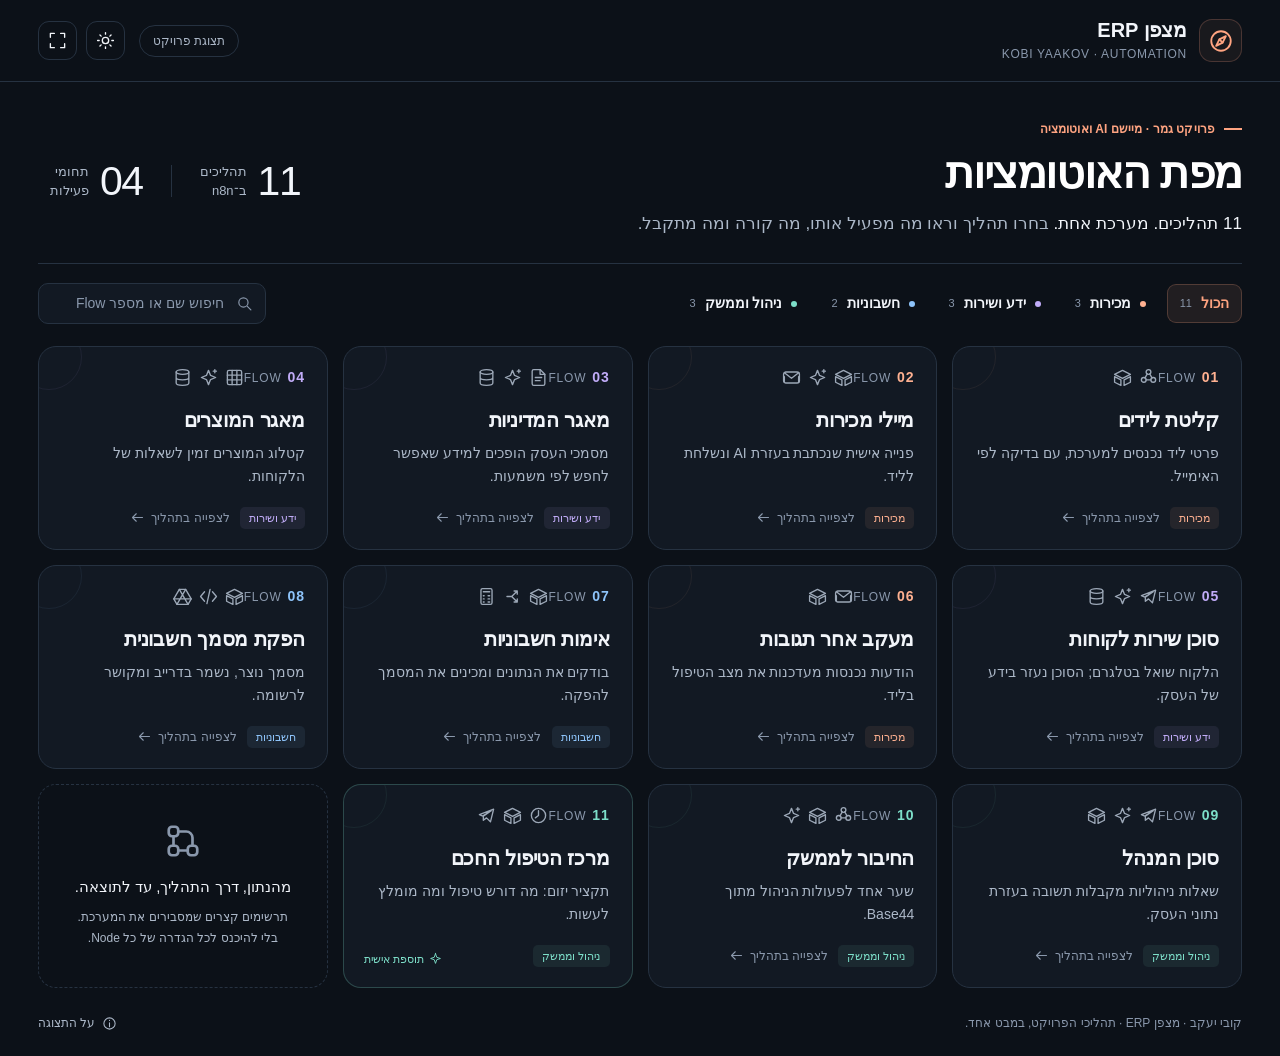
==== docs/workflows/Kobi_ERP_Workflows.html @ 050e3c73 "Add interactive n8n workflows showcase" ====
<!doctype html>
<html lang="he" dir="rtl">
<head>
<meta charset="utf-8">
<meta name="viewport" content="width=device-width,initial-scale=1">
<meta name="color-scheme" content="dark light">
<title>מצפן ERP | מפת האוטומציות</title>
<style>
:root{--bg:#0c1118;--surface:#121923;--surface2:#19222f;--surface3:#202c3a;--text:#f2f5fa;--muted:#acb8c8;--faint:#8a98ac;--line:#263241;--accent:#ffa481;--sales:#ffb191;--knowledge:#c1acf8;--documents:#8ec4fa;--management:#7ddfc9;--shadow:0 22px 90px #0007;--dot:#2b35454d;--hero:#fff;--radius:18px}
:root[data-theme="light"]{--bg:#f4f6fa;--surface:#fff;--surface2:#f0f3f8;--surface3:#e6ecf4;--text:#172333;--muted:#526074;--faint:#647287;--line:#dbe2ec;--accent:#ae4b24;--sales:#a84b22;--knowledge:#7045b5;--documents:#235f9f;--management:#167760;--shadow:0 22px 90px #253e5b26;--dot:#7686a426;--hero:#122235}
*{box-sizing:border-box}html{scroll-behavior:smooth}body{margin:0;font-family:Arial,"Noto Sans Hebrew",sans-serif;background:var(--bg);color:var(--text);line-height:1.5}button,input{font:inherit}button{cursor:pointer}button,a,input{-webkit-tap-highlight-color:transparent}button{color:inherit}button:focus-visible,a:focus-visible,input:focus-visible{outline:3px solid var(--accent);outline-offset:4px}button:disabled{cursor:default;opacity:.35}button:disabled:hover{transform:none}button svg{pointer-events:none}svg.icon{display:block;width:22px;height:22px;flex:none;fill:none;stroke:currentColor;stroke-width:1.7;stroke-linecap:round;stroke-linejoin:round}bdi{unicode-bidi:isolate}h1,h2,h3,p{margin:0}button{touch-action:manipulation}a{color:inherit}::selection{background:#fd9a713d}.shell{max-width:1480px;margin:0 auto;padding:0 38px}.skip{position:fixed;top:-90px;right:16px;z-index:30;background:var(--text);color:var(--bg);padding:10px 16px;border-radius:8px}.skip:focus{top:12px}.topbar{height:82px;border-bottom:1px solid var(--line)}.top-inner{height:100%;display:flex;align-items:center;justify-content:space-between;gap:16px}.brand{display:flex;gap:12px;align-items:center}.brand-icon{height:43px;width:43px;display:grid;place-items:center;border:1px solid #ffa48135;background:#ffa4810e;color:var(--accent);border-radius:13px}.brand-icon .icon{width:26px;height:26px}.brand-name{font-size:20px;font-weight:700;line-height:1.2}.brand-sub{font-size:12px;letter-spacing:.7px;color:var(--faint);margin-top:3px;direction:ltr;text-align:right}.top-actions{display:flex;gap:9px;align-items:center}.quiet-tag{font-size:12px;color:var(--muted);border:1px solid var(--line);border-radius:30px;padding:6px 13px;margin-left:5px}.icon-button{background:transparent;border:1px solid var(--line);display:grid;place-items:center;border-radius:11px;width:39px;height:39px;transition:background .16s}.icon-button:hover{background:var(--surface3)}.icon-button .icon{width:19px;height:19px}.hero{display:flex;align-items:center;justify-content:space-between;gap:25px;padding:38px 0 27px}.eyebrow{display:flex;gap:9px;align-items:center;font-size:12px;font-weight:bold;color:var(--accent);margin-bottom:10px;letter-spacing:.1px}.eyebrow:before{content:"";width:18px;height:2px;background:var(--accent)}h1{font-size:44px;letter-spacing:-1.4px;line-height:1.13;color:var(--hero)}.hero-desc{font-size:17px;color:var(--muted);margin-top:13px}.hero-desc strong{font-weight:400;color:var(--text)}.numbers{display:flex;align-items:center;gap:28px;flex-shrink:0;padding:6px 0 0 12px}.number{display:flex;align-items:center;gap:11px}.number strong{font-size:41px;line-height:1;letter-spacing:-1.5px;font-weight:400}.number span{font-size:13px;line-height:1.5;color:var(--muted)}.number-divider{height:32px;width:1px;background:var(--line)}.controls{display:flex;justify-content:space-between;align-items:center;gap:18px;border-top:1px solid var(--line);padding:19px 0 22px}.filters{display:flex;flex-wrap:wrap;gap:8px}.filter{border:1px solid transparent;background:transparent;border-radius:9px;padding:8px 12px;display:flex;align-items:center;gap:9px;font-size:14px;font-weight:600;white-space:nowrap;transition:background .15s}.filter:hover{background:var(--surface2)}.filter[aria-pressed="true"]{background:var(--surface3);border-color:var(--line);color:var(--text)}.filter[data-filter="all"][aria-pressed="true"]{background:#ffa48117;border-color:#ffa48138;color:var(--accent)}.filter-dot{width:6px;height:6px;border-radius:50%;background:var(--cat);flex-shrink:0}.filter-count{font-size:11px;font-weight:400;color:var(--faint)}.search{display:flex;align-items:center;gap:10px;border:1px solid var(--line);background:var(--surface);border-radius:10px;padding:8px 12px;min-width:220px}.search .icon{height:17px;width:17px;color:var(--faint)}.search input{width:175px;background:none;border:none;outline:none;color:var(--text);font-size:14px;direction:rtl;min-width:0}.search input::placeholder{color:var(--faint)}.search:focus-within{border-color:var(--accent)}.grid{display:grid;grid-template-columns:repeat(4,minmax(0,1fr));gap:15px}.flow-card{position:relative;display:flex;flex-direction:column;background:var(--surface);border:1px solid var(--line);border-radius:var(--radius);padding:20px 22px;text-align:right;min-height:204px;overflow:hidden;transition:transform .18s,border-color .18s,background .18s;isolation:isolate}.flow-card:hover{transform:translateY(-4px);border-color:var(--cat);background:var(--surface2)}.flow-card:after{content:"";position:absolute;height:64px;width:64px;border-radius:100%;border:1px solid var(--cat);opacity:.07;left:-23px;top:-23px;z-index:-1}.card-top{display:flex;justify-content:space-between;align-items:center;margin-bottom:17px}.flow-id{display:flex;align-items:center;gap:6px;direction:ltr;color:var(--faint);font-size:12px;letter-spacing:.8px}.flow-id b{font-size:14px;font-weight:700;color:var(--cat)}.service-stack{display:flex;align-items:center;gap:7px}.service-stack .icon{width:19px;height:19px;opacity:.9}.service-stack .service{display:grid;place-items:center;color:var(--muted)}.card-title{font-size:20px;font-weight:700;letter-spacing:-.2px;margin-bottom:7px}.card-desc{font-size:14px;line-height:1.65;color:var(--muted);max-width:280px}.card-bottom{display:flex;align-items:center;justify-content:space-between;margin-top:auto;padding-top:16px;gap:10px}.cat-label{font-size:11px;color:var(--cat);background:color-mix(in srgb,var(--cat) 8%,transparent);padding:3px 9px;border-radius:5px;white-space:nowrap}.open-label{display:flex;gap:6px;align-items:center;font-size:12px;color:var(--faint)}.open-label .icon{width:15px;height:15px}.flow-card:hover .open-label{color:var(--text)}.flow-card.featured{border-color:#7ddfc93d}.signature{position:absolute;left:20px;bottom:20px;font-size:11px;color:var(--management);display:flex;align-items:center;gap:5px}.signature .icon{width:13px;height:13px}.flow-card.featured .open-label{display:none}.closing-card{border:1px dashed var(--line);border-radius:var(--radius);display:flex;align-items:center;justify-content:center;flex-direction:column;padding:24px;min-height:204px;color:var(--muted);text-align:center}.closing-card>.icon{width:38px;height:38px;color:var(--faint);margin-bottom:16px}.closing-card strong{font-size:15px;font-weight:400;color:var(--text)}.closing-card p{font-size:12px;max-width:230px;margin-top:8px;line-height:1.8}.empty{grid-column:1/-1;text-align:center;padding:65px 15px;background:var(--surface);border:1px solid var(--line);border-radius:var(--radius)}.empty strong{font-size:22px}.empty p{color:var(--muted);margin:10px 0 18px}.empty button{background:var(--surface3);border:1px solid var(--line);border-radius:10px;padding:9px 20px}.page-foot{display:flex;align-items:center;justify-content:space-between;gap:20px;padding:26px 0 24px;color:var(--faint);font-size:12px}.page-foot button{display:flex;align-items:center;gap:7px;color:var(--muted);font-size:12px;border:0;background:transparent;padding:0}.page-foot .icon{width:15px;height:15px}.nojs{padding:30px;line-height:2;color:var(--text)}
/* Detail view */
dialog{color:var(--text);font:inherit}#flow-dialog{border:1px solid var(--line);border-radius:23px;padding:0;background:var(--bg);width:min(1220px,calc(100vw - 48px));max-height:calc(100dvh - 44px);margin:auto;box-shadow:var(--shadow);overflow-y:auto;overscroll-behavior:contain}dialog::backdrop{background:#03070cdc;backdrop-filter:blur(8px)}#flow-dialog[open]{animation:pop .2s ease-out}.detail-header{display:flex;justify-content:space-between;gap:20px;padding:27px 32px 20px;align-items:flex-start}.detail-tag{display:flex;align-items:center;gap:10px;color:var(--cat);font-size:13px;margin-bottom:10px}.detail-tag .flow-id{color:var(--cat)}.tag-separator{width:4px;height:4px;border-radius:10px;background:var(--faint)}.detail-title{font-size:31px;line-height:1.2;letter-spacing:-.6px;outline:none}.detail-desc{font-size:16px;color:var(--muted);margin-top:9px;max-width:760px}.detail-close{margin-top:0;flex-shrink:0}.detail-inner{padding:0 32px 26px}.meta-row{display:grid;grid-template-columns:1fr 1fr;gap:13px;margin-bottom:20px}.meta-card{display:flex;align-items:center;gap:13px;padding:13px 16px;background:var(--surface);border:1px solid var(--line);border-radius:12px}.meta-card>.icon{color:var(--cat);height:21px;width:21px;flex:none}.meta-card span{display:block;font-size:11px;color:var(--faint);margin-bottom:2px}.meta-card strong{font-size:14px;line-height:1.5;font-weight:600}.canvas-wrap{border:1px solid var(--line);border-radius:15px;overflow:hidden;background:var(--surface)}.canvas-bar{display:flex;align-items:center;justify-content:space-between;gap:15px;padding:11px 16px;border-bottom:1px solid var(--line);background:var(--surface)}.tabs{display:flex;gap:8px}.tab{display:flex;align-items:center;gap:7px;border:0;background:none;padding:7px 9px;color:var(--muted);border-radius:7px;font-size:12px}.tab[aria-selected="true"]{background:var(--surface3);color:var(--text)}.tab .icon{height:15px;width:15px}.canvas-tools{display:flex;align-items:center;gap:10px}.caption-direction{font-size:11px;color:var(--faint)}.play-btn{display:flex;gap:6px;align-items:center;background:none;border:1px solid var(--line);border-radius:8px;padding:7px 10px;font-size:12px;white-space:nowrap}.play-btn:hover{background:var(--surface3)}.play-btn .icon{height:14px;width:14px;color:var(--cat)}.diagram{position:relative;width:100%;height:var(--height);background-image:radial-gradient(var(--dot) 1px,transparent 1px);background-size:16px 16px;overflow:hidden}.edges{position:absolute;inset:0;width:100%;height:100%;pointer-events:none;overflow:visible}.edge{fill:none;stroke:var(--line);stroke-width:2.1}.edge.active{stroke:var(--cat);stroke-width:2.4}.edge.dotted{stroke-dasharray:5 5}.edge-label{fill:var(--muted);font:11px Arial;paint-order:stroke;stroke:var(--surface);stroke-width:5px;stroke-linejoin:round}.graph-node{position:absolute;width:var(--nodew);height:73px;border:1px solid var(--line);border-radius:11px;background:var(--bg);display:flex;align-items:center;gap:11px;padding:11px;text-align:right;transition:border-color .18s,background .18s,box-shadow .18s;z-index:1}.graph-node:hover{border-color:var(--faint);background:var(--surface2)}.graph-node.current{border-color:var(--cat);box-shadow:0 0 0 3px color-mix(in srgb,var(--cat) 8%,transparent);background:var(--surface2)}.graph-node.active{border-color:var(--cat);background:var(--surface2)}.node-icon{color:var(--cat);background:color-mix(in srgb,var(--cat) 8%,transparent);height:35px;width:35px;display:grid;place-items:center;flex:none;border-radius:9px}.node-icon .icon{height:22px;width:22px}.node-name{font-size:14px;font-weight:600;display:block;line-height:1.4}.node-sub{font-size:11px;color:var(--muted);display:block;line-height:1.4;margin-top:4px;unicode-bidi:plaintext}.node-copy{min-width:0}.node-port{width:6px;height:6px;background:var(--surface3);border:1px solid var(--faint);position:absolute;left:-4px;top:calc(50% - 3px);border-radius:50%}.node-port.in{right:-4px;left:auto}.diagram-hint{position:absolute;left:16px;bottom:10px;font-size:10px;color:var(--faint);pointer-events:none}.step-explain{display:flex;gap:13px;align-items:flex-start;padding:14px 18px;border-top:1px solid var(--line);min-height:70px}.step-counter{flex:none;color:var(--cat);font-size:11px;font-weight:bold;padding:4px 7px;border:1px solid var(--line);border-radius:6px;direction:ltr;margin-top:2px}.step-explain strong{font-size:13px;display:block;margin-bottom:2px}.step-explain p{font-size:13px;color:var(--muted);line-height:1.6}.shot-area{padding:16px;position:relative;background:#151515;text-align:center}.shot-area img{display:block;max-width:100%;width:auto;max-height:380px;margin:0 auto;border-radius:8px;cursor:zoom-in}.shot-caption{font-size:11px;color:#aeb6c0;margin-top:10px}.shot-zoom{position:absolute;top:24px;left:24px;background:#111925e6;color:#fff;border-color:#364457}.note-row{display:flex;gap:10px;margin-top:16px;align-items:flex-start;color:var(--muted);font-size:12px;line-height:1.7}.note-row .icon{width:16px;height:16px;flex-shrink:0;margin-top:2px;color:var(--cat)}.example{margin-top:15px;padding:13px 17px;background:var(--surface);border:1px solid var(--line);border-radius:11px;display:flex;gap:12px;align-items:center}.example span{font-size:11px;white-space:nowrap;color:var(--faint)}.example p{font-size:13px;unicode-bidi:plaintext}.detail-footer{display:flex;align-items:center;justify-content:space-between;gap:12px;border-top:1px solid var(--line);padding:14px 32px;background:var(--surface);border-radius:0 0 23px 23px}.nav-btn{display:flex;gap:8px;align-items:center;background:transparent;border:1px solid var(--line);padding:8px 12px;font-size:12px;border-radius:9px;max-width:40%}.nav-btn .icon{width:15px;height:15px}.nav-btn:hover{background:var(--surface3)}.nav-count{font-size:12px;color:var(--faint);white-space:nowrap}.mobile-steps{display:none}.mobile-node{background:var(--bg);border:1px solid var(--line);border-radius:10px;padding:13px;display:flex;align-items:flex-start;gap:13px;margin:10px 0}.mobile-node strong{font-size:14px}.mobile-node p{font-size:13px;color:var(--muted);margin-top:5px}.mobile-node span{color:var(--cat);font-size:12px}.mobile-node.active{border-color:var(--cat)}.mobile-edges{font-size:11px;color:var(--faint);margin-top:6px;display:flex;flex-wrap:wrap;gap:5px}.mobile-edges b{font-weight:400;color:var(--muted)}.small-dialog{background:var(--surface);border:1px solid var(--line);border-radius:18px;padding:28px;width:min(520px,calc(100vw - 40px));box-shadow:var(--shadow)}.small-dialog h2{font-size:24px;margin:0 0 15px}.small-dialog p{color:var(--muted);font-size:15px;margin:12px 0}.small-dialog button{border:1px solid var(--line);background:var(--surface3);border-radius:9px;padding:9px 18px;margin-top:15px}.small-dialog b{color:var(--text)}#shot-dialog{padding:15px;border-radius:15px;border:1px solid var(--line);background:#11171f;width:min(1660px,calc(100vw - 24px));max-height:calc(100dvh - 24px)}#shot-dialog .zoom-top{display:flex;justify-content:space-between;align-items:center;gap:20px;color:#cdd6e2;font-size:13px;padding:0 0 12px}#shot-dialog img{display:block;max-width:100%;max-height:calc(100dvh - 110px);margin:auto;object-fit:contain}.toast{position:fixed;bottom:20px;left:50%;transform:translateX(-50%);background:var(--text);color:var(--bg);padding:12px 20px;border-radius:12px;box-shadow:var(--shadow);z-index:100;font-size:13px;max-width:90vw}.sr-only{position:absolute;width:1px;height:1px;padding:0;margin:-1px;overflow:hidden;clip:rect(0,0,0,0);white-space:nowrap;border:0}[hidden]{display:none!important}
@keyframes pop{from{opacity:0;transform:translateY(10px)}to{opacity:1;transform:translateY(0)}}
@media(min-width:1600px){.hero{padding:46px 0 31px}.flow-card{min-height:218px}.card-title{font-size:22px}.card-desc{font-size:15px}.grid{gap:18px}.hero-desc{font-size:18px}}
@media(max-width:1199px){.grid{grid-template-columns:repeat(3,minmax(0,1fr))}.closing-card{display:none}.numbers{gap:18px}.shell{padding:0 25px}h1{font-size:40px}.filter{padding:8px 9px}.controls{gap:12px}.search{min-width:190px}.search input{width:150px}.node-name{font-size:12px}.node-icon{width:28px;height:28px}.node-icon .icon{width:19px;height:19px}.graph-node{gap:7px;padding:8px}}
@media(max-width:930px){.hero{padding:28px 0 23px}.numbers{display:none}.controls{flex-wrap:wrap}.search{width:100%;order:2}.search input{width:100%}.grid{grid-template-columns:repeat(2,minmax(0,1fr))}.flow-card{min-height:202px}.detail-header{padding:22px 22px 18px}.detail-inner{padding:0 22px 22px}.detail-footer{padding:13px 22px}.diagram{display:none}.mobile-steps{display:block;padding:5px 16px 12px;background-image:radial-gradient(var(--dot) 1px,transparent 1px);background-size:15px 15px}.step-explain{display:none}.caption-direction{display:none}.canvas-bar{padding:10px}.detail-title{font-size:28px}.detail-desc{font-size:15px}.example{align-items:flex-start}.example span{display:block}.meta-card{padding:10px 12px}.meta-card strong{font-size:13px}}
@media(max-width:580px){.topbar{height:70px}.shell{padding:0 18px}.brand-name{font-size:18px}.brand-sub{font-size:10px}.brand-icon{width:36px;height:36px;border-radius:10px}.quiet-tag{display:none}.top-actions{gap:6px}.icon-button{width:34px;height:34px}.hero{padding:29px 0 23px}h1{font-size:35px;letter-spacing:-.8px}.hero-desc{font-size:15px;margin-top:11px;max-width:300px}.eyebrow{font-size:11px}.filters{gap:6px}.filter{font-size:12px;padding:7px 9px}.filter-count{font-size:10px}.grid{grid-template-columns:1fr;gap:12px}.flow-card{min-height:182px;padding:18px 20px}.card-title{font-size:21px}.card-desc{font-size:15px;max-width:100%}.card-top{margin-bottom:13px}.card-bottom{padding-top:14px}.page-foot{align-items:flex-start;flex-direction:column;gap:12px;font-size:11px}.controls{padding:16px 0 19px}#flow-dialog{width:calc(100vw - 16px);max-height:calc(100dvh - 16px);border-radius:17px}.detail-header{padding:20px 16px 16px;gap:10px}.detail-title{font-size:26px}.detail-tag{font-size:12px;gap:7px}.detail-inner{padding:0 14px 20px}.meta-row{grid-template-columns:1fr;gap:8px;margin-bottom:15px}.detail-desc{line-height:1.65}.meta-card{padding:9px 12px}.meta-card span{font-size:10px}.meta-card strong{font-size:13px}.tab{font-size:11px;padding:6px}.tabs{gap:3px}.play-btn{font-size:10px;padding:7px 6px;gap:4px}.play-btn .icon{width:12px;height:12px}.note-row{font-size:12px}.detail-footer{padding:12px 14px}.nav-btn{font-size:11px;gap:4px;padding:7px 8px}.nav-label-name{display:none}.nav-count{font-size:11px}.example{display:block}.example span{margin-bottom:5px}.shot-area{padding:9px}.shot-caption{font-size:10px}.shot-area img{max-height:360px}.shot-zoom{top:14px;left:14px;width:29px;height:29px}}
@media(prefers-reduced-motion:reduce){*{animation:none!important;transition:none!important;scroll-behavior:auto!important}}
</style>
</head>
<body>
<a class="skip" href="#catalog">דילוג לתהליכים</a>
<header class="topbar"><div class="shell top-inner">
  <div class="brand"><div class="brand-icon" data-icon="compass"></div><div><div class="brand-name">מצפן ERP</div><div class="brand-sub">KOBI YAAKOV · AUTOMATION</div></div></div>
  <div class="top-actions"><span class="quiet-tag">תצוגת פרויקט</span><button class="icon-button" id="theme" aria-label="מעבר למצב בהיר" title="החלפת בהירות" data-icon="sun"></button><button class="icon-button" id="fullscreen" aria-label="מסך מלא" title="מסך מלא" data-icon="expand"></button></div>
</div></header>
<main class="shell">
  <section class="hero" aria-labelledby="page-title"><div><div class="eyebrow">פרויקט גמר · מיישם AI ואוטומציה</div><h1 id="page-title">מפת האוטומציות</h1><p class="hero-desc"><strong>11 תהליכים. מערכת אחת.</strong> בחרו תהליך וראו מה מפעיל אותו, מה קורה ומה מתקבל.</p></div><div class="numbers" aria-label="11 תהליכי n8n, ארבעה תחומי פעילות"><div class="number"><strong>11</strong><span>תהליכים<br>ב־n8n</span></div><div class="number-divider"></div><div class="number"><strong>04</strong><span>תחומי<br>פעילות</span></div></div></section>
  <div class="controls"><div class="filters" id="filters" role="group" aria-label="סינון לפי תחום"></div><label class="search"><span data-icon="search"></span><span class="sr-only">חיפוש תהליך</span><input id="search" type="search" placeholder="חיפוש שם או מספר Flow" autocomplete="off"></label></div>
  <div id="catalog" class="grid" tabindex="-1"></div>
  <div id="results-status" class="sr-only" role="status" aria-live="polite"></div>
  <noscript><div class="nojs">יש לפתוח את הקובץ בדפדפן עם JavaScript כדי להשתמש בכרטיסים ובתרשימים. גרסת הטקסט זמינה בקובץ README של התהליכים.</div></noscript>
  <footer class="page-foot"><span>קובי יעקב · מצפן ERP · תהליכי הפרויקט, במבט אחד.</span><button id="about" data-icon-before="info">על התצוגה</button></footer>
</main>
<dialog id="flow-dialog" aria-labelledby="detail-title" aria-describedby="detail-desc"></dialog>
<dialog id="about-dialog" class="small-dialog" aria-labelledby="about-title"><h2 id="about-title">על התצוגה</h2><p>עמוד להצגת 11 התהליכים של מצפן ERP. התרשימים מסכמים את הלוגיקה, ולחלקם צורפו צילומי קנבס מהפיתוח.</p><p><b>זו המחשה בלבד.</b> הכפתורים כאן אינם מפעילים את n8n, אינם שולחים הודעות ואינם משנים נתונים. ירוק בצילום מתעד הרצה מצולמת, לא מצב חי.</p><p>זה אינו קובץ JSON לייבוא. התהליכים פועלים בנפרד ומשתפים מידע דרך הטבלאות ומאגרי הידע; אין כאן שרשרת אוטומטית אחת של 11 שלבים.</p><button id="close-about">הבנתי</button></dialog>
<dialog id="shot-dialog" aria-labelledby="zoom-title"><div class="zoom-top"><span id="zoom-title">צילום מקורי מהתהליך</span><button class="icon-button" id="close-shot" aria-label="סגירת הצילום" data-icon="close"></button></div><img id="zoom-image" alt=""></dialog>
<div id="toast" class="toast" role="status" hidden></div>
<script id="project-data" type="application/json">{"flows":[{"num":1,"title":"קליטת לידים","en":"Leads Intake","group":"sales","desc":"פרטי ליד נכנסים למערכת, עם בדיקה לפי האימייל.","trigger":"בקשת Webhook עם פרטי ליד","result":"רשומת ליד חדשה בסטטוס New","note":"זהו מסלול קליטה ייעודי. טופס הליד בממשק הניהול משתמש ב־Flow 10.","services":["webhook","airtable"],"nodes":[{"id":"in","label":"פרטי ליד","sub":"Webhook","icon":"webhook","detail":"מתקבלים שם, אימייל ופרטי קשר דרך בקשה לתהליך.","c":0,"r":1},{"id":"find","label":"חיפוש אימייל","sub":"Airtable","icon":"airtable","detail":"מחפשים אם כבר קיימת רשומה עם אותו אימייל.","c":1,"r":1},{"id":"check","label":"קיים במערכת?","sub":"בדיקת כפילות","icon":"branch","detail":"הבדיקה קובעת אם ליצור ליד חדש או להימנע מיצירה חוזרת.","c":2,"r":1},{"id":"new","label":"יצירת ליד","sub":"Status: New","icon":"airtable","detail":"אם לא נמצאה התאמה, נוצרת רשומה חדשה בטבלת Leads.","c":3,"r":0},{"id":"exists","label":"אין יצירה חוזרת","sub":"ליד קיים","icon":"shield","detail":"כאשר האימייל נמצא, מסלול יצירת הליד החדש אינו מופעל.","c":3,"r":2}],"edges":[{"a":"in","b":"find","label":"","soft":false},{"a":"find","b":"check","label":"","soft":false},{"a":"check","b":"new","label":"חדש","soft":false},{"a":"check","b":"exists","label":"קיים","soft":false}],"cols":4,"rows":3,"example":null,"shot":null,"path":["in","find","check","new"]},{"num":2,"title":"מיילי מכירות","en":"Sales Cold Emails","group":"sales","desc":"פנייה אישית שנכתבת בעזרת AI ונשלחת לליד.","trigger":"תזמון: כל 3 שעות","result":"מייל נשלח והליד מסומן Contacted","note":"השליחה נעשית דרך Gmail. לצורך הדגמה משתמשים בנמעני בדיקה מאושרים בלבד.","services":["airtable","ai","gmail"],"nodes":[{"id":"time","label":"הפעלה מתוזמנת","sub":"כל 3 שעות","icon":"clock","detail":"התהליך מופעל לפי לוח הזמנים שהוגדר ב־n8n.","c":0,"r":0},{"id":"leads","label":"לידים חדשים","sub":"Status: New","icon":"airtable","detail":"נשלפים לידים שממתינים לפנייה מטבלת Leads.","c":1,"r":0},{"id":"ai","label":"ניסוח הפנייה","sub":"מודל שפה","icon":"ai","detail":"מודל השפה מנסח מייל מכירה בהתבסס על פרטי הליד.","c":2,"r":0},{"id":"mail","label":"שליחת מייל","sub":"Gmail","icon":"gmail","detail":"המייל שנוסח מועבר לנמען דרך חיבור Gmail.","c":3,"r":0},{"id":"mark","label":"עדכון סטטוס","sub":"Contacted","icon":"airtable","detail":"רשומת הליד מתעדכנת כדי לתעד שנעשתה פנייה.","c":4,"r":0}],"edges":[{"a":"time","b":"leads","label":"","soft":false},{"a":"leads","b":"ai","label":"","soft":false},{"a":"ai","b":"mail","label":"","soft":false},{"a":"mail","b":"mark","label":"","soft":false}],"cols":5,"rows":1,"example":"ליד חדש ← מייל מכירה ← Contacted","shot":true,"path":["time","leads","ai","mail","mark"]},{"num":3,"title":"מאגר המדיניות","en":"Policies Embedding","group":"knowledge","desc":"מסמכי העסק הופכים למידע שאפשר לחפש לפי משמעות.","trigger":"העלאת מסמכי מדיניות בטופס","result":"מאגר מדיניות לבוט שירות הלקוחות","note":"זהו תהליך הכנת ידע, לא מענה ללקוח. המענה עצמו מתבצע ב־Flow 5.","services":["document","ai","vector"],"nodes":[{"id":"file","label":"מסמכי העסק","sub":"העלאת קובץ","icon":"document","detail":"מסמכי מדיניות נמסרים לתהליך באמצעות טופס העלאה.","c":0,"r":0},{"id":"load","label":"קריאת הטקסט","sub":"Load Documents","icon":"document","detail":"טוען המסמכים קורא את תוכן הקבצים.","c":1,"r":0},{"id":"split","label":"חלוקה למקטעים","sub":"Split Text","icon":"scissors","detail":"בתהליך שהודגם הטקסט חולק למקטעים קטנים לחיפוש.","c":2,"r":0},{"id":"embed","label":"ייצוג לחיפוש","sub":"Embeddings","icon":"ai","detail":"הטקסט מומר לייצוג מספרי המאפשר חיפוש לפי משמעות.","c":3,"r":0},{"id":"store","label":"מאגר מדיניות","sub":"Vector Store","icon":"vector","detail":"המקטעים נשמרים במאגר שאליו יכול לגשת בוט השירות.","c":4,"r":0}],"edges":[{"a":"file","b":"load","label":"","soft":false},{"a":"load","b":"split","label":"","soft":false},{"a":"split","b":"embed","label":"","soft":false},{"a":"embed","b":"store","label":"","soft":false}],"cols":5,"rows":1,"example":"מדיניות החזרות ומשלוחים ← ידע זמין לסוכן השירות","shot":true,"path":["file","load","split","embed","store"]},{"num":4,"title":"מאגר המוצרים","en":"Products Embedding","group":"knowledge","desc":"קטלוג המוצרים זמין לשאלות של הלקוחות.","trigger":"העלאת קטלוג בקובץ CSV","result":"מאגר ידע של מוצרים לבוט השירות","note":"הטעינה למאגר הידע אינה ממלאת את Products ב־Airtable. אלו שני מאגרים נפרדים.","services":["csv","ai","vector"],"nodes":[{"id":"csv","label":"קטלוג מוצרים","sub":"CSV","icon":"csv","detail":"קובץ הקטלוג מועלה דרך טופס טעינת המוצרים.","c":0,"r":0},{"id":"load","label":"קריאת הקטלוג","sub":"CSV Loader","icon":"document","detail":"קוראים את רשומות המוצרים מתוך הקובץ.","c":1,"r":0},{"id":"split","label":"חלוקה למקטעים","sub":"Split Text","icon":"scissors","detail":"מידע המוצרים מחולק לקטעי טקסט.","c":2,"r":0},{"id":"embed","label":"ייצוג לחיפוש","sub":"Embeddings","icon":"ai","detail":"נוצר ייצוג סמנטי של תוכן הקטלוג.","c":3,"r":0},{"id":"store","label":"מאגר מוצרים","sub":"Vector Store","icon":"vector","detail":"המידע נשמר ככלי חיפוש עבור סוכן השירות.","c":4,"r":0}],"edges":[{"a":"csv","b":"load","label":"","soft":false},{"a":"load","b":"split","label":"","soft":false},{"a":"split","b":"embed","label":"","soft":false},{"a":"embed","b":"store","label":"","soft":false}],"cols":5,"rows":1,"example":"קטלוג אוזניות ורמקולים ← חיפוש מוצרים בשיחה","shot":null,"path":["csv","load","split","embed","store"]},{"num":5,"title":"סוכן שירות לקוחות","en":"Customer Service Agent","group":"knowledge","desc":"הלקוח שואל בטלגרם; הסוכן נעזר בידע של העסק.","trigger":"הודעה לבוט שירות הלקוחות","result":"תשובה ללקוח באותה שיחת Telegram","note":"שליפת הידע מתבצעת לפי הצורך. התהליך הזה משיב ללקוח ואינו מבצע רכישה.","services":["telegram","ai","vector"],"nodes":[{"id":"question","label":"שאלת לקוח","sub":"Telegram","icon":"telegram","detail":"הודעת הלקוח מפעילה את סוכן שירות הלקוחות.","c":0,"r":0},{"id":"agent","label":"הבנת השאלה","sub":"AI Agent","icon":"ai","detail":"הסוכן קובע איזה מידע נדרש כדי לענות.","c":1,"r":0},{"id":"rag","label":"חיפוש בידע","sub":"מדיניות / מוצרים","icon":"vector","detail":"לפי הצורך, הסוכן משתמש במאגר המדיניות או במאגר המוצרים.","c":2,"r":0},{"id":"answer","label":"ניסוח תשובה","sub":"מודל שפה","icon":"ai","detail":"הסוכן מנסח תשובה על בסיס ההנחיות והמידע שנשלף.","c":3,"r":0},{"id":"send","label":"מענה ללקוח","sub":"Telegram","icon":"telegram","detail":"התשובה חוזרת ללקוח דרך בוט השירות.","c":4,"r":0}],"edges":[{"a":"question","b":"agent","label":"","soft":false},{"a":"agent","b":"rag","label":"","soft":false},{"a":"rag","b":"answer","label":"","soft":false},{"a":"answer","b":"send","label":"","soft":false}],"cols":5,"rows":1,"example":"״מה מדיניות ההחזרות שלכם?״ ← תשובה המבוססת על מסמכי העסק","shot":true,"path":["question","agent","rag","answer","send"]},{"num":6,"title":"מעקב אחר תגובות","en":"Sales Reply Checker","group":"sales","desc":"הודעות נכנסות מעדכנות את מצב הטיפול בליד.","trigger":"תזמון: כל 30 דקות","result":"ליד מתאים מסומן Replied","note":"ההתאמה מבוססת על כתובת השולח ועל סטטוס Contacted. היא אינה ניתוח של תוכן התגובה.","services":["gmail","airtable"],"nodes":[{"id":"time","label":"בדיקה מתוזמנת","sub":"כל 30 דקות","icon":"clock","detail":"התהליך בודק הודעות נכנסות לפי לוח הזמנים.","c":0,"r":0},{"id":"gmail","label":"הודעות אחרונות","sub":"Gmail","icon":"gmail","detail":"נשלפות הודעות מתיבת הדואר.","c":1,"r":0},{"id":"match","label":"התאמת הליד","sub":"Email + Contacted","icon":"airtable","detail":"מחפשים ליד מתאים לכתובת השולח, בסטטוס Contacted.","c":2,"r":0},{"id":"mark","label":"עדכון הסטטוס","sub":"Replied","icon":"airtable","detail":"כאשר נמצאת התאמה, הליד מסומן כמי שהשיב.","c":3,"r":0}],"edges":[{"a":"time","b":"gmail","label":"","soft":false},{"a":"gmail","b":"match","label":"","soft":false},{"a":"match","b":"mark","label":"","soft":false}],"cols":4,"rows":1,"example":"הודעה מליד שאליו פנו ← Replied","shot":true,"path":["time","gmail","match","mark"]},{"num":7,"title":"אימות חשבוניות","en":"Invoice Validation","group":"documents","desc":"בודקים את הנתונים ומכינים את המסמך להפקה.","trigger":"בדיקה מתוזמנת של חשבונית חדשה","result":"Ready לחשבונית תקינה; Invalid לאחרת","note":"חישוב הדמו והמספור נעשים ב־n8n. בשלב הזה עדיין לא מופק קובץ.","services":["airtable","branch","calculator"],"nodes":[{"id":"pending","label":"חשבונית חדשה","sub":"Status: New","icon":"airtable","detail":"התהליך מחפש רשומת חשבונית שממתינה לבדיקה.","c":0,"r":1},{"id":"valid","label":"בדיקת נתונים","sub":"לקוח + סכום","icon":"branch","detail":"נבדקים מזהה הלקוח וסכום חיובי.","c":1,"r":1},{"id":"calculate","label":"חישוב ומספור","sub":"מע״מ + סך הכול","icon":"calculator","detail":"במסלול התקין נקבע מספר המסמך ומחושבים הסכומים.","c":2,"r":0},{"id":"ready","label":"מוכנה להפקה","sub":"Status: Ready","icon":"airtable","detail":"הערכים נשמרים והרשומה מוכנה לתהליך ההפקה.","c":3,"r":0},{"id":"invalid","label":"נדרשת בדיקה","sub":"Status: Invalid","icon":"alert","detail":"נתונים שלא עברו אימות מופנים לטיפול.","c":2,"r":2}],"edges":[{"a":"pending","b":"valid","label":"","soft":false},{"a":"valid","b":"calculate","label":"תקין","soft":false},{"a":"calculate","b":"ready","label":"","soft":false},{"a":"valid","b":"invalid","label":"לא תקין","soft":false}],"cols":4,"rows":3,"example":"בדיקת הדמו שהוצגה: 1,000 + 180 = 1,180 ₪","shot":null,"path":["pending","valid","calculate","ready"]},{"num":8,"title":"הפקת מסמך חשבונית","en":"Invoice Maker + Drive","group":"documents","desc":"מסמך נוצר, נשמר בדרייב ומקושר לרשומה.","trigger":"בדיקה מתוזמנת של חשבונית Ready","result":"מסמך ב־Drive, קישור וסטטוס Issued","note":"הפלט הנוכחי הוא HTML, לא PDF. הסטטוס Issued מציין הפקה, לא קבלת תשלום.","services":["airtable","html","drive"],"nodes":[{"id":"ready","label":"חשבונית מוכנה","sub":"Status: Ready","icon":"airtable","detail":"נבחרת חשבונית שעברה את שלב האימות.","c":0,"r":0},{"id":"html","label":"בניית המסמך","sub":"תבנית HTML","icon":"html","detail":"הסכומים ופרטי החשבונית משולבים בתבנית בעברית.","c":1,"r":0},{"id":"file","label":"יצירת הקובץ","sub":"HTML File","icon":"document","detail":"התוכן הופך לקובץ שאפשר להעלות.","c":2,"r":0},{"id":"drive","label":"שמירה בדרייב","sub":"Google Drive","icon":"drive","detail":"קובץ החשבונית מועלה לדרייב.","c":3,"r":0},{"id":"link","label":"שמירת הקישור","sub":"Issued + PdfUrl","icon":"airtable","detail":"הקישור נשמר ברשומה לצפייה מתוך האפליקציה.","c":4,"r":0}],"edges":[{"a":"ready","b":"html","label":"","soft":false},{"a":"html","b":"file","label":"","soft":false},{"a":"file","b":"drive","label":"","soft":false},{"a":"drive","b":"link","label":"","soft":false}],"cols":5,"rows":1,"example":"INV-0001 ← מסמך HTML בדרייב ← קישור בממשק","shot":true,"path":["ready","html","file","drive","link"]},{"num":9,"title":"סוכן המנהל","en":"Manager Agent","group":"management","desc":"שאלות ניהוליות מקבלות תשובה בעזרת נתוני העסק.","trigger":"הודעה לבוט המנהל ממשתמש מורשה","result":"תשובה ניהולית ב־Telegram","note":"הסוכן קורא לידים, חשבוניות, מוצרים ומשימות. אין לו כלי לשינוי הרשומות.","services":["telegram","ai","airtable"],"nodes":[{"id":"telegram","label":"שאלת המנהל","sub":"Telegram","icon":"telegram","detail":"בוט המנהל מקבל את השאלה.","c":0,"r":0},{"id":"owner","label":"בדיקת בעלים","sub":"Owner Check","icon":"shield","detail":"ההודעה נבדקת מול מזהה הצ׳אט שהוגדר עבור המנהל.","c":1,"r":0},{"id":"agent","label":"בחירת כלי","sub":"AI Agent","icon":"ai","detail":"הסוכן בוחר את טבלת הנתונים הרלוונטית לשאלה.","c":2,"r":0},{"id":"data","label":"קריאת מידע","sub":"4 טבלאות","icon":"airtable","detail":"אפשר לחפש בטבלאות Leads, Invoice, Tasks ו־Products.","c":3,"r":0},{"id":"reply","label":"תשובה למנהל","sub":"Telegram","icon":"telegram","detail":"נשלחת תשובה על בסיס הנתונים שנקראו.","c":4,"r":0},{"id":"denied","label":"חסימת הגישה","sub":"Access Denied","icon":"shield","detail":"בקשה ממזהה צ׳אט שאינו מורשה אינה ממשיכה לסוכן.","c":2,"r":2}],"edges":[{"a":"telegram","b":"owner","label":"","soft":false},{"a":"owner","b":"agent","label":"מורשה","soft":false},{"a":"agent","b":"data","label":"","soft":false},{"a":"data","b":"reply","label":"","soft":false},{"a":"owner","b":"denied","label":"אחר","soft":false}],"cols":5,"rows":3,"example":"״כמה לידים חזרו אליי?״ ← חיפוש בטבלת Leads ← תשובה","shot":true,"path":["telegram","owner","agent","data","reply"]},{"num":10,"title":"החיבור לממשק","en":"App API","group":"management","desc":"שער אחד לפעולות הניהול מתוך Base44.","trigger":"בקשה מפונקציית השרת erpGateway","result":"נתונים או תשובה חוזרים לממשק","note":"הצ׳אט כאן מיועד להסברים ולניסוח. הוא נפרד מבוט המנהל ואינו קורא נתונים חיים.","services":["webhook","airtable","ai"],"nodes":[{"id":"webhook","label":"בקשה מהממשק","sub":"App Webhook","icon":"webhook","detail":"פונקציית השרת שולחת בקשה עם הפעולה המבוקשת.","c":0,"r":1.5},{"id":"secret","label":"בדיקת גישה","sub":"סוד משותף","icon":"shield","detail":"סוד הבקשה נבדק. בקשה שאינה תואמת נדחית.","c":1,"r":1.5},{"id":"read","label":"קריאה","sub":"read","icon":"airtable","detail":"קריאת רשומות מטבלת Airtable שנבחרה בבקשה.","c":2,"r":0},{"id":"create","label":"יצירה","sub":"create","icon":"plus","detail":"יצירת רשומה עם השדות שנשלחו מהממשק.","c":2,"r":1},{"id":"update","label":"עדכון","sub":"update","icon":"edit","detail":"עדכון רשומה קיימת לפי המזהה שלה.","c":2,"r":2},{"id":"chat","label":"שיחה עם העוזר","sub":"chat","icon":"ai","detail":"שליחת שאלה לעוזר ההסברים והניסוח.","c":2,"r":3},{"id":"return","label":"תשובה לממשק","sub":"Return to App","icon":"return","detail":"התוצאה נמסרת בחזרה ל־Base44 להצגה למשתמש.","c":3,"r":1.5}],"edges":[{"a":"webhook","b":"secret","label":"","soft":false},{"a":"secret","b":"read","label":"","soft":false},{"a":"secret","b":"create","label":"","soft":false},{"a":"secret","b":"update","label":"","soft":false},{"a":"secret","b":"chat","label":"","soft":false},{"a":"read","b":"return","label":"","soft":false},{"a":"create","b":"return","label":"","soft":false},{"a":"update","b":"return","label":"","soft":false},{"a":"chat","b":"return","label":"","soft":false}],"cols":4,"rows":4,"example":"שמירת משימה ב־Base44 ← יצירה ב־Airtable ← הצגה בממשק","shot":true,"path":["webhook","secret","create","return"]},{"num":11,"title":"מרכז הטיפול החכם","en":"Smart Treatment Center","group":"management","desc":"תקציר יזום: מה דורש טיפול ומה מומלץ לעשות.","trigger":"תזמון: כל שעה","result":"תקציר אחד נשלח לבוט המנהל","note":"מבוסס כללים, ללא מודל AI. ממליץ בלבד: אינו שולח מיילי המשך ואינו משנה רשומות.","services":["clock","airtable","telegram"],"nodes":[{"id":"time","label":"סריקה מתוזמנת","sub":"כל שעה","icon":"clock","detail":"מתבצעות ארבע בדיקות נפרדות, לפי סוג הפריט.","c":0,"r":1.5},{"id":"leads","label":"לידים שהשיבו","sub":"Replied","icon":"airtable","detail":"מחפשים לידים שהשיבו, כדי להזכיר למנהל לחזור אליהם.","c":1,"r":0},{"id":"invalid","label":"חשבוניות לבדיקה","sub":"Invalid","icon":"airtable","detail":"מחפשים חשבוניות שלא עברו אימות.","c":1,"r":1},{"id":"ready","label":"ממתינות למסמך","sub":"Ready ללא קישור","icon":"airtable","detail":"מחפשים חשבוניות מוכנות שעדיין אין להן קישור למסמך.","c":1,"r":2},{"id":"tasks","label":"משימות פתוחות","sub":"Open","icon":"airtable","detail":"מחפשים משימות שממתינות לטיפול.","c":1,"r":3},{"id":"merge","label":"איחוד הממצאים","sub":"Merge + Aggregate","icon":"merge","detail":"כל הפריטים שנמצאו נאספים לרשימה אחת.","c":2,"r":1.5},{"id":"digest","label":"סיבה והמלצה","sub":"תקציר למנהל","icon":"document","detail":"לכל פריט ניתנים הקשר והצעת פעולה לפי כלל מוגדר.","c":3,"r":1.5},{"id":"send","label":"תקציר למנהל","sub":"Telegram","icon":"telegram","detail":"המנהל מקבל הודעה אחת ומחליט במה לטפל.","c":4,"r":1.5}],"edges":[{"a":"time","b":"leads","label":"","soft":false},{"a":"time","b":"invalid","label":"","soft":false},{"a":"time","b":"ready","label":"","soft":false},{"a":"time","b":"tasks","label":"","soft":false},{"a":"leads","b":"merge","label":"","soft":false},{"a":"invalid","b":"merge","label":"","soft":false},{"a":"ready","b":"merge","label":"","soft":false},{"a":"tasks","b":"merge","label":"","soft":false},{"a":"merge","b":"digest","label":"","soft":false},{"a":"digest","b":"send","label":"","soft":false}],"cols":5,"rows":4,"example":"ליד שהשיב + משימה פתוחה ← תקציר משותף למנהל","shot":true,"path":["time","leads","tasks","merge","digest","send"]}],"shots":{"2":"[data-uri]","3":"[data-uri]","5":"[data-uri]","6":"[data-uri]","8":"[data-uri]","9":"[data-uri]","10":"[data-uri]","11":"[data-uri]"}}</script>
<script>
'use strict';
const DATA=JSON.parse(document.getElementById('project-data').textContent);
const FLOWS=DATA.flows;
const SHOTS=DATA.shots;
const GROUPS={all:{label:'הכול'},sales:{label:'מכירות',color:'var(--sales)'},knowledge:{label:'ידע ושירות',color:'var(--knowledge)'},documents:{label:'חשבוניות',color:'var(--documents)'},management:{label:'ניהול וממשק',color:'var(--management)'}};
const ICONS={
compass:'<circle cx="12" cy="12" r="9"/><path d="m16.5 7.5-3 6-6 3 3-6 6-3Z"/><path d="m10.5 10.5 3 3"/>',
sun:'<circle cx="12" cy="12" r="4"/><path d="M12 2v2m0 16v2M2 12h2m16 0h2M5 5l1.5 1.5m11 11L19 19M5 19l1.5-1.5m11-11L19 5"/>',
moon:'<path d="M20.5 13.6A9 9 0 0 1 10.4 3.5 9 9 0 1 0 20.5 13.6Z"/>',
expand:'<path d="M8 3H3v5m13-5h5v5M3 16v5h5m13-5v5h-5"/>',
search:'<circle cx="10.5" cy="10.5" r="6.5"/><path d="m16 16 5 5"/>',
close:'<path d="m6 6 12 12M6 18 18 6"/>',
left:'<path d="M20 12H4m6-6-6 6 6 6"/>',
right:'<path d="M4 12h16m-6-6 6 6-6 6"/>',
play:'<path d="m8 4 12 8-12 8V4Z"/>',
pause:'<path d="M8 5v14M16 5v14"/>',
info:'<circle cx="12" cy="12" r="9"/><path d="M12 11v6m0-10v.1"/>',
image:'<rect x="3" y="3" width="18" height="18" rx="3"/><circle cx="8.5" cy="8" r="1.5"/><path d="m3 17 5-5 4 4 4-6 5 7"/>',
flow:'<rect x="15" y="8" width="6" height="8" rx="2"/><rect x="3" y="2" width="6" height="6" rx="2"/><rect x="3" y="16" width="6" height="6" rx="2"/><path d="M15 12h-3V5H9m3 7v7H9"/>',
webhook:'<circle cx="6" cy="15" r="3"/><circle cx="18" cy="15" r="3"/><circle cx="12" cy="5" r="3"/><path d="m7.5 12.5 3-5m3 0 3 5M9 15h6"/>',
airtable:'<path d="m12 3 10 5-10 5L2 8l10-5Z"/><path d="m2 11 8 4v7l-8-4v-7Zm20 0-8 4v7l8-4v-7Z"/>',
ai:'<path d="m12 3 2.6 6.4L21 12l-6.4 2.6L12 21l-2.6-6.4L3 12l6.4-2.6L12 3ZM20 2v4m-2-2h4"/>',
gmail:'<rect x="2" y="5" width="20" height="14" rx="3"/><path d="m3 6 9 7 9-7M3 18v-7m18 7v-7"/>',
telegram:'<path d="m3 11 18-7-4 16-5-5-4 3v-6l10-6-10 7-5-2Z"/>',
drive:'<path d="m8 3 8 0 7 12-4 7H5l-4-7L8 3Z"/><path d="m8 3 11 19M1 15h22M5 22 16 3"/>',
clock:'<circle cx="12" cy="12" r="9"/><path d="M12 6v6l-4 3"/>',
document:'<path d="M14 2H6a2 2 0 0 0-2 2v16a2 2 0 0 0 2 2h12a2 2 0 0 0 2-2V8l-6-6Z"/><path d="M14 2v6h6M8 12h8m-8 4h6"/>',
csv:'<rect x="3" y="3" width="18" height="18" rx="2"/><path d="M3 9h18M3 15h18M9 3v18m6-18v18"/>',
vector:'<ellipse cx="12" cy="5" rx="8" ry="3"/><path d="M4 5v14c0 1.7 3.6 3 8 3s8-1.3 8-3V5M4 12c0 1.7 3.6 3 8 3s8-1.3 8-3"/>',
scissors:'<circle cx="6" cy="6" r="3"/><circle cx="6" cy="18" r="3"/><path d="m8.2 8.2 12 12M8.2 15.8 20 4M11 12l2-2"/>',
branch:'<path d="M5 12h6m0 0 7-7m-7 7 7 7m-4-14h4v4m-4 10h4v-4"/>',
calculator:'<rect x="5" y="2" width="14" height="20" rx="2"/><path d="M8 6h8M8 11h1m5 0h2m-8 4h1m5 0h2m-8 4h1m5 0h2"/>',
shield:'<path d="m12 2 8 3v6c0 5-4 8-8 11-4-3-8-6-8-11V5l8-3Z"/><path d="m8 12 3 3 5-6"/>',
alert:'<path d="m12 3 10 18H2L12 3Z"/><path d="M12 9v5m0 3v.1"/>',
html:'<path d="m7 6-5 6 5 6m10-12 5 6-5 6M14 3l-4 18"/>',
plus:'<rect x="3" y="3" width="18" height="18" rx="3"/><path d="M12 7v10m-5-5h10"/>',
edit:'<path d="m15 4 5 5M4 20l5-1L21 7a2.8 2.8 0 0 0-4-4L5 15l-1 5Z"/>',
return:'<path d="M20 4v7a4 4 0 0 1-4 4H4m5-5-5 5 5 5"/>',
merge:'<path d="M3 5h4l6 7m-10 7h4l6-7m0 0h8m-4-4 4 4-4 4"/>',
spark:'<path d="m12 3 2.3 6.7L21 12l-6.7 2.3L12 21l-2.3-6.7L3 12l6.7-2.3L12 3Z"/>',
network:'<rect x="3" y="3" width="6" height="6" rx="2"/><rect x="15" y="15" width="6" height="6" rx="2"/><rect x="3" y="15" width="6" height="6" rx="2"/><path d="M6 9v6m3-9h5a4 4 0 0 1 4 4v5M9 18h6"/>'
};
const SERVICE_NAMES={webhook:'Webhook',airtable:'Airtable',ai:'מודל AI',gmail:'Gmail',telegram:'Telegram',drive:'Google Drive',document:'מסמכים',csv:'CSV',vector:'מאגר וקטורי',clock:'תזמון',branch:'בדיקת תנאי',calculator:'חישובים',html:'HTML'};
const esc=x=>String(x??'').replace(/[&<>"']/g,m=>({'&':'&amp;','<':'&lt;','>':'&gt;','"':'&quot;',"'":'&#39;'}[m]));
const icon=(name,cls='')=>`<svg class="icon ${cls}" viewBox="0 0 24 24" aria-hidden="true">${ICONS[name]||ICONS.flow}</svg>`;
function mountIcons(root=document){root.querySelectorAll('[data-icon]').forEach(e=>e.innerHTML=icon(e.dataset.icon));root.querySelectorAll('[data-icon-before]').forEach(e=>e.insertAdjacentHTML('afterbegin',icon(e.dataset.iconBefore)));}
let activeFilter='all',activeFlow=null,selectedStep=null,playing=false,timer=null,activeTab='diagram',lastFocus=null,resizeJob=null;
const D=document.getElementById('flow-dialog');
function renderFilters(){document.getElementById('filters').innerHTML=Object.entries(GROUPS).map(([key,g])=>`<button class="filter" type="button" data-filter="${key}" aria-pressed="${key===activeFilter}" style="--cat:${g.color||'var(--accent)'}">${key==='all'?'':`<span class="filter-dot"></span>`}${g.label}<span class="filter-count">${key==='all'?11:FLOWS.filter(f=>f.group===key).length}</span></button>`).join('');}
function renderCards(){const query=document.getElementById('search').value.trim().toLowerCase();const list=FLOWS.filter(f=>(activeFilter==='all'||f.group===activeFilter)&&(!query||[String(f.num),String(f.num).padStart(2,'0'),f.title,f.en,f.desc,GROUPS[f.group].label].some(s=>s.toLowerCase().includes(query))));const cat=document.getElementById('catalog');cat.innerHTML=list.map(f=>`<button class="flow-card ${f.num===11?'featured':''}" style="--cat:${GROUPS[f.group].color}" data-flow="${f.num}" aria-label="תהליך ${f.num}: ${esc(f.title)}. פתיחת התרשים"><span class="card-top"><span class="flow-id">FLOW <b>${String(f.num).padStart(2,'0')}</b></span><span class="service-stack" aria-hidden="true">${f.services.map(s=>`<span class="service" title="${esc(SERVICE_NAMES[s]||s)}">${icon(s)}</span>`).join('')}</span></span><h2 class="card-title">${esc(f.title)}</h2><p class="card-desc">${esc(f.desc)}</p><span class="card-bottom"><span class="cat-label">${GROUPS[f.group].label}</span><span class="open-label">לצפייה בתהליך ${icon('left')}</span></span>${f.num===11?`<span class="signature">${icon('spark')} תוספת אישית</span>`:''}</button>`).join('');if(!list.length){cat.innerHTML=`<div class="empty"><strong>לא נמצא תהליך מתאים</strong><p>נסו שם אחר או חזרו לרשימה המלאה.</p><button id="clear-search">הצגת כל התהליכים</button></div>`;}else if(list.length===11){cat.insertAdjacentHTML('beforeend',`<div class="closing-card">${icon('network')}<strong>מהנתון, דרך התהליך, עד לתוצאה.</strong><p>תרשימים קצרים שמסבירים את המערכת.<br>בלי להיכנס לכל הגדרה של כל Node.</p></div>`);}document.getElementById('results-status').textContent=`מוצגים ${list.length} תהליכים`;}
function buildModal(f){let g=GROUPS[f.group];D.style.setProperty('--cat',g.color);const prev=FLOWS.find(x=>x.num===f.num-1),next=FLOWS.find(x=>x.num===f.num+1);D.innerHTML=`<header class="detail-header"><div><div class="detail-tag"><span class="flow-id">FLOW <b>${String(f.num).padStart(2,'0')}</b></span><span class="tag-separator"></span><span>${g.label}</span>${f.num===11?`<span class="tag-separator"></span><span>התוספת האישית</span>`:''}</div><h2 class="detail-title" id="detail-title" tabindex="-1">${esc(f.title)}</h2><p class="detail-desc" id="detail-desc">${esc(f.desc)}</p></div><button class="icon-button detail-close" data-close aria-label="חזרה לרשימת התהליכים">${icon('close')}</button></header>
<div class="detail-inner"><div class="meta-row"><div class="meta-card">${icon('clock')}<div><span>מה מפעיל את התהליך?</span><strong>${esc(f.trigger)}</strong></div></div><div class="meta-card">${icon('return')}<div><span>מה מתקבל בסוף?</span><strong>${esc(f.result)}</strong></div></div></div>
<section class="canvas-wrap" aria-label="הסבר תהליך ${f.num}"><div class="canvas-bar"><div class="tabs" role="tablist" aria-label="סוג תצוגה"><button class="tab" role="tab" id="tab-diagram" aria-controls="panel-diagram" aria-selected="true" data-tab="diagram">${icon('flow')} התרשים בקצרה</button>${f.shot?`<button class="tab" role="tab" id="tab-photo" aria-controls="panel-photo" aria-selected="false" tabindex="-1" data-tab="photo">${icon('image')} צילום מ־n8n</button>`:''}</div><div class="canvas-tools"><span class="caption-direction">מימין לשמאל</span><button class="play-btn" id="play" title="הדגמה חזותית בלבד; לא מפעיל את n8n" aria-label="המחשת שלבי התהליך, ללא הרצה">${icon('play')}<span>המחשת השלבים</span></button></div></div>
<div id="panel-diagram" role="tabpanel" aria-labelledby="tab-diagram"><div class="diagram" id="diagram" style="--height:${f.rows===1?211:f.rows===3?305:373}px"><svg class="edges" id="edges" aria-hidden="true"></svg><div class="diagram-hint">תרשים תמציתי · לחיצה על שלב מציגה הסבר</div></div><div class="mobile-steps" id="mobile-steps"></div><div class="step-explain" id="step-explain" aria-live="polite"></div></div>
${f.shot?`<div id="panel-photo" role="tabpanel" aria-labelledby="tab-photo" hidden><div class="shot-area"><img id="original-shot" src="${SHOTS[String(f.num)]}" alt="צילום קנבס n8n של ${esc(f.title)}, כפי שהוצג במהלך הפיתוח"><button class="icon-button shot-zoom" data-zoom aria-label="הגדלת צילום הקנבס">${icon('expand')}</button><p class="shot-caption">צילום מהפיתוח, לא תצוגה חיה · כיוון הקנבס המקורי: משמאל לימין</p></div></div>`:''}
</section>${f.example?`<div class="example"><span>דוגמה מהפרויקט</span><p>${esc(f.example)}</p></div>`:''}<div class="note-row">${icon('info')}<p>${esc(f.note)}</p></div></div>
<footer class="detail-footer"><button class="nav-btn" id="prev-flow" ${prev?'':'disabled'}>${icon('right')} הקודם <span class="nav-label-name">${prev?'· '+esc(prev.title):''}</span></button><span class="nav-count"><bdi>${f.num} / 11</bdi> תהליכים · המחשה בלבד</span><button class="nav-btn" id="next-flow" ${next?'':'disabled'}>הבא <span class="nav-label-name">${next?'· '+esc(next.title):''}</span>${icon('left')}</button></footer>`;
}
function renderGraph(){if(!activeFlow||!D.open)return;const f=activeFlow;const el=document.getElementById('diagram');if(!el)return;el.querySelectorAll('.graph-node').forEach(x=>x.remove());const w=el.clientWidth||1080,h=parseInt(getComputedStyle(el).getPropertyValue('--height'))||305;const pad=25;const gap=f.cols===5?31:65;const nw=Math.min(183,(w-2*pad-gap*(f.cols-1))/f.cols);const usable=w-2*pad-nw;const spacing=usable/(f.cols-1);const topPad=f.rows===1?(h-73)/2:22;const rh=f.rows===1?0:(h-73-52)/(f.rows-1);el.style.setProperty('--nodew',nw+'px');const pos={};f.nodes.forEach((n,i)=>{let right=pad+n.c*spacing,top=topPad+n.r*rh;pos[n.id]={x:w-right-nw,y:top,w:nw,h:73};el.insertAdjacentHTML('beforeend',`<button class="graph-node ${selectedStep===n.id?'current':''}" style="right:${right}px;top:${top}px" data-step="${n.id}" aria-pressed="${selectedStep===n.id}"><span class="node-port in"></span><span class="node-icon">${icon(n.icon)}</span><span class="node-copy"><span class="node-name">${esc(n.label)}</span><span class="node-sub">${esc(n.sub)}</span></span><span class="node-port"></span></button>`);});let svg=document.getElementById('edges');svg.setAttribute('viewBox',`0 0 ${w} ${h}`);svg.innerHTML=`<defs><marker id="arrow-end" viewBox="0 0 10 10" refX="9" refY="5" markerWidth="5" markerHeight="5" orient="auto-start-reverse"><path d="M0 0L10 5L0 10Z" fill="var(--faint)"/></marker><marker id="arrow-active" viewBox="0 0 10 10" refX="9" refY="5" markerWidth="5" markerHeight="5" orient="auto-start-reverse"><path d="M0 0L10 5L0 10Z" fill="var(--cat)"/></marker></defs>`+f.edges.map((e,i)=>{const a=pos[e.a],b=pos[e.b];const x1=a.x-3,y1=a.y+a.h/2,x2=b.x+b.w+3,y2=b.y+b.h/2,mx=(x1+x2)/2;return `<path class="edge ${e.soft?'dotted':''}" data-edge="${e.a}-${e.b}" d="M${x1},${y1} C${mx},${y1} ${mx},${y2} ${x2},${y2}" marker-end="url(#arrow-end)"/>${e.label?`<text class="edge-label" text-anchor="middle" x="${mx}" y="${(y1+y2)/2-8}">${esc(e.label)}</text>`:''}`}).join('');document.getElementById('mobile-steps').innerHTML=f.nodes.map((n,i)=>{const targets=f.edges.filter(e=>e.a===n.id);return `<article class="mobile-node" data-mobile-step="${n.id}"><span class="node-icon">${icon(n.icon)}</span><div><span>${String(i+1).padStart(2,'0')} · ${esc(n.sub)}</span><h3>${esc(n.label)}</h3><p>${esc(n.detail)}</p>${targets.length>1?`<div class="mobile-edges">${targets.map(e=>`<b>${e.label?esc(e.label)+': ':''}${esc(f.nodes.find(n=>n.id===e.b).label)}</b>`).join(' · ')}</div>`:''}</div></article>`}).join('');showStep(selectedStep||f.nodes[0].id);}
function showStep(id){if(!activeFlow)return;const n=activeFlow.nodes.find(x=>x.id===id);if(!n)return;selectedStep=id;D.querySelectorAll('.graph-node').forEach(e=>{e.classList.toggle('current',e.dataset.step===id);e.setAttribute('aria-pressed',e.dataset.step===id?'true':'false')});const i=activeFlow.nodes.indexOf(n)+1;document.getElementById('step-explain').innerHTML=`<span class="step-counter">${String(i).padStart(2,'0')}</span><div><strong>${esc(n.label)}</strong><p>${esc(n.detail)}</p></div>`;}
function openFlow(num){const f=FLOWS.find(x=>x.num===num);if(!f)return;if(!D.open)lastFocus=document.activeElement;stopPlay();activeFlow=f;activeTab='diagram';selectedStep=f.nodes[0].id;buildModal(f);if(!D.open){D.showModal();document.body.style.overflow='hidden';}D.scrollTop=0;requestAnimationFrame(()=>{renderGraph();document.getElementById('detail-title').focus({preventScroll:true});});try{history.replaceState(null,'','#flow-'+num)}catch(e){};}
function closeFlow(){stopPlay();D.close();activeFlow=null;document.body.style.overflow='';try{history.replaceState(null,'',location.pathname+location.search)}catch(e){};if(lastFocus&&lastFocus.isConnected)lastFocus.focus({preventScroll:true});}
function changeTab(tab){stopPlay();activeTab=tab;D.querySelectorAll('[data-tab]').forEach(e=>{e.setAttribute('aria-selected',String(e.dataset.tab===tab));e.tabIndex=e.dataset.tab===tab?0:-1});document.getElementById('panel-diagram').hidden=tab!=='diagram';const photo=document.getElementById('panel-photo');if(photo)photo.hidden=tab!=='photo';document.querySelector('.canvas-tools').hidden=tab==='photo';if(tab==='diagram')requestAnimationFrame(renderGraph);}
function stopPlay(){if(timer)clearInterval(timer);timer=null;playing=false;const btn=document.getElementById('play');if(btn)btn.innerHTML=icon('play')+'<span>המחשת השלבים</span>';D.querySelectorAll('.active').forEach(e=>{e.classList.remove('active');if(e.classList.contains('edge'))e.setAttribute('marker-end','url(#arrow-end)')});}
function play(){if(playing){stopPlay();return;}if(!activeFlow)return;playing=true;let i=0;const f=activeFlow;const btn=document.getElementById('play');btn.innerHTML=icon('pause')+'<span>עצירת המחשה</span>';function tick(){if(!activeFlow||activeFlow.num!==f.num){stopPlay();return;}if(i>=f.path.length){stopPlay();showStep(f.path[f.path.length-1]);return;}const id=f.path[i];D.querySelectorAll('.graph-node,.mobile-node').forEach(e=>e.classList.toggle('active',(e.dataset.step||e.dataset.mobileStep)===id));showStep(id);D.querySelectorAll('.edge').forEach(e=>{const is=e.dataset.edge.endsWith('-'+id)&&i>0;e.classList.toggle('active',is);e.setAttribute('marker-end',is?'url(#arrow-active)':'url(#arrow-end)')});i++;}tick();timer=setInterval(tick,1500);}
function toast(s){const t=document.getElementById('toast');t.textContent=s;t.hidden=false;setTimeout(()=>t.hidden=true,3500);}
function zoomShot(){if(!activeFlow?.shot)return;const im=document.getElementById('zoom-image');im.src=SHOTS[String(activeFlow.num)];im.alt=`צילום תהליך ${activeFlow.num}: ${activeFlow.title}`;document.getElementById('zoom-title').textContent=`Flow ${activeFlow.num} · ${activeFlow.title} · צילום מהפיתוח`;document.getElementById('shot-dialog').showModal();}
mountIcons();renderFilters();renderCards();
document.getElementById('filters').addEventListener('click',e=>{const b=e.target.closest('[data-filter]');if(!b)return;activeFilter=b.dataset.filter;renderFilters();renderCards()});document.getElementById('search').addEventListener('input',renderCards);document.getElementById('catalog').addEventListener('click',e=>{const c=e.target.closest('[data-flow]');if(c)openFlow(Number(c.dataset.flow));if(e.target.closest('#clear-search')){activeFilter='all';document.getElementById('search').value='';renderFilters();renderCards();}});
D.addEventListener('click',e=>{if(e.target===D){const r=D.getBoundingClientRect();if(e.clientX<r.left||e.clientX>r.right||e.clientY<r.top||e.clientY>r.bottom)closeFlow();return;}if(e.target.closest('[data-close]'))closeFlow();const t=e.target.closest('[data-tab]');if(t)changeTab(t.dataset.tab);const n=e.target.closest('[data-step]');if(n){stopPlay();showStep(n.dataset.step);}if(e.target.closest('#play'))play();if(e.target.closest('#prev-flow')&&activeFlow?.num>1)openFlow(activeFlow.num-1);if(e.target.closest('#next-flow')&&activeFlow?.num<11)openFlow(activeFlow.num+1);if(e.target.closest('[data-zoom]')||e.target.id==='original-shot')zoomShot();});
D.addEventListener('cancel',e=>{e.preventDefault();closeFlow()});D.addEventListener('keydown',e=>{if(e.target.closest('[role="tablist"]')&&['ArrowLeft','ArrowRight'].includes(e.key)){e.preventDefault();if(!activeFlow?.shot)return;changeTab(activeTab==='diagram'?'photo':'diagram');D.querySelector('[aria-selected="true"]').focus();return;}if(['INPUT','TEXTAREA'].includes(e.target.tagName))return;if(e.key==='ArrowLeft'&&activeFlow?.num<11){e.preventDefault();openFlow(activeFlow.num+1)}if(e.key==='ArrowRight'&&activeFlow?.num>1){e.preventDefault();openFlow(activeFlow.num-1)}});
window.addEventListener('resize',()=>{clearTimeout(resizeJob);resizeJob=setTimeout(()=>{if(D.open&&activeTab==='diagram')renderGraph()},100)});
document.getElementById('theme').addEventListener('click',()=>{const light=document.documentElement.dataset.theme!=='light';document.documentElement.dataset.theme=light?'light':'dark';const btn=document.getElementById('theme');btn.innerHTML=icon(light?'moon':'sun');btn.setAttribute('aria-label',light?'מעבר למצב כהה':'מעבר למצב בהיר')});
document.getElementById('fullscreen').addEventListener('click',async()=>{try{if(document.fullscreenElement)await document.exitFullscreen();else await document.documentElement.requestFullscreen()}catch(e){toast('ניתן להרחיב את התצוגה באמצעות F11 בדפדפן.')}});
document.getElementById('about').addEventListener('click',()=>document.getElementById('about-dialog').showModal());document.getElementById('close-about').addEventListener('click',()=>document.getElementById('about-dialog').close());document.getElementById('close-shot').addEventListener('click',()=>document.getElementById('shot-dialog').close());
const hash=location.hash.match(/^#flow-(\d+)$/);if(hash)openFlow(Number(hash[1]));
</script>
</body>
</html>
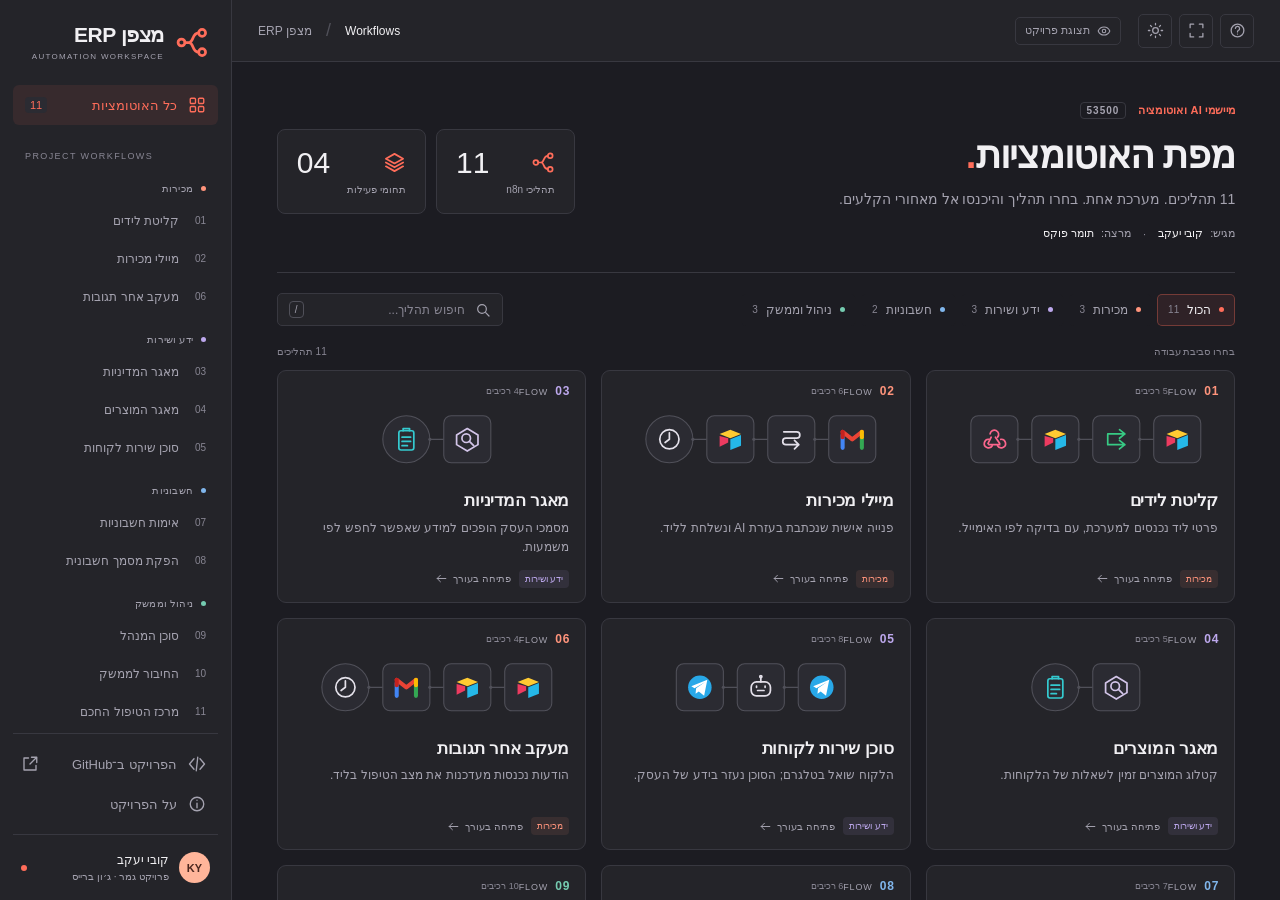
==== commit 919b8e8f: "Build n8n-style read-only workflow workspace with interactive JSON canvas" ====
--- a/docs/workflows/Kobi_ERP_Workflows.html
+++ b/docs/workflows/Kobi_ERP_Workflows.html
@@ -4,117 +4,62 @@
 <meta charset="utf-8">
 <meta name="viewport" content="width=device-width,initial-scale=1">
 <meta name="color-scheme" content="dark light">
-<title>מצפן ERP | מפת האוטומציות</title>
-<style>
-:root{--bg:#0c1118;--surface:#121923;--surface2:#19222f;--surface3:#202c3a;--text:#f2f5fa;--muted:#acb8c8;--faint:#8a98ac;--line:#263241;--accent:#ffa481;--sales:#ffb191;--knowledge:#c1acf8;--documents:#8ec4fa;--management:#7ddfc9;--shadow:0 22px 90px #0007;--dot:#2b35454d;--hero:#fff;--radius:18px}
-:root[data-theme="light"]{--bg:#f4f6fa;--surface:#fff;--surface2:#f0f3f8;--surface3:#e6ecf4;--text:#172333;--muted:#526074;--faint:#647287;--line:#dbe2ec;--accent:#ae4b24;--sales:#a84b22;--knowledge:#7045b5;--documents:#235f9f;--management:#167760;--shadow:0 22px 90px #253e5b26;--dot:#7686a426;--hero:#122235}
-*{box-sizing:border-box}html{scroll-behavior:smooth}body{margin:0;font-family:Arial,"Noto Sans Hebrew",sans-serif;background:var(--bg);color:var(--text);line-height:1.5}button,input{font:inherit}button{cursor:pointer}button,a,input{-webkit-tap-highlight-color:transparent}button{color:inherit}button:focus-visible,a:focus-visible,input:focus-visible{outline:3px solid var(--accent);outline-offset:4px}button:disabled{cursor:default;opacity:.35}button:disabled:hover{transform:none}button svg{pointer-events:none}svg.icon{display:block;width:22px;height:22px;flex:none;fill:none;stroke:currentColor;stroke-width:1.7;stroke-linecap:round;stroke-linejoin:round}bdi{unicode-bidi:isolate}h1,h2,h3,p{margin:0}button{touch-action:manipulation}a{color:inherit}::selection{background:#fd9a713d}.shell{max-width:1480px;margin:0 auto;padding:0 38px}.skip{position:fixed;top:-90px;right:16px;z-index:30;background:var(--text);color:var(--bg);padding:10px 16px;border-radius:8px}.skip:focus{top:12px}.topbar{height:82px;border-bottom:1px solid var(--line)}.top-inner{height:100%;display:flex;align-items:center;justify-content:space-between;gap:16px}.brand{display:flex;gap:12px;align-items:center}.brand-icon{height:43px;width:43px;display:grid;place-items:center;border:1px solid #ffa48135;background:#ffa4810e;color:var(--accent);border-radius:13px}.brand-icon .icon{width:26px;height:26px}.brand-name{font-size:20px;font-weight:700;line-height:1.2}.brand-sub{font-size:12px;letter-spacing:.7px;color:var(--faint);margin-top:3px;direction:ltr;text-align:right}.top-actions{display:flex;gap:9px;align-items:center}.quiet-tag{font-size:12px;color:var(--muted);border:1px solid var(--line);border-radius:30px;padding:6px 13px;margin-left:5px}.icon-button{background:transparent;border:1px solid var(--line);display:grid;place-items:center;border-radius:11px;width:39px;height:39px;transition:background .16s}.icon-button:hover{background:var(--surface3)}.icon-button .icon{width:19px;height:19px}.hero{display:flex;align-items:center;justify-content:space-between;gap:25px;padding:38px 0 27px}.eyebrow{display:flex;gap:9px;align-items:center;font-size:12px;font-weight:bold;color:var(--accent);margin-bottom:10px;letter-spacing:.1px}.eyebrow:before{content:"";width:18px;height:2px;background:var(--accent)}h1{font-size:44px;letter-spacing:-1.4px;line-height:1.13;color:var(--hero)}.hero-desc{font-size:17px;color:var(--muted);margin-top:13px}.hero-desc strong{font-weight:400;color:var(--text)}.numbers{display:flex;align-items:center;gap:28px;flex-shrink:0;padding:6px 0 0 12px}.number{display:flex;align-items:center;gap:11px}.number strong{font-size:41px;line-height:1;letter-spacing:-1.5px;font-weight:400}.number span{font-size:13px;line-height:1.5;color:var(--muted)}.number-divider{height:32px;width:1px;background:var(--line)}.controls{display:flex;justify-content:space-between;align-items:center;gap:18px;border-top:1px solid var(--line);padding:19px 0 22px}.filters{display:flex;flex-wrap:wrap;gap:8px}.filter{border:1px solid transparent;background:transparent;border-radius:9px;padding:8px 12px;display:flex;align-items:center;gap:9px;font-size:14px;font-weight:600;white-space:nowrap;transition:background .15s}.filter:hover{background:var(--surface2)}.filter[aria-pressed="true"]{background:var(--surface3);border-color:var(--line);color:var(--text)}.filter[data-filter="all"][aria-pressed="true"]{background:#ffa48117;border-color:#ffa48138;color:var(--accent)}.filter-dot{width:6px;height:6px;border-radius:50%;background:var(--cat);flex-shrink:0}.filter-count{font-size:11px;font-weight:400;color:var(--faint)}.search{display:flex;align-items:center;gap:10px;border:1px solid var(--line);background:var(--surface);border-radius:10px;padding:8px 12px;min-width:220px}.search .icon{height:17px;width:17px;color:var(--faint)}.search input{width:175px;background:none;border:none;outline:none;color:var(--text);font-size:14px;direction:rtl;min-width:0}.search input::placeholder{color:var(--faint)}.search:focus-within{border-color:var(--accent)}.grid{display:grid;grid-template-columns:repeat(4,minmax(0,1fr));gap:15px}.flow-card{position:relative;display:flex;flex-direction:column;background:var(--surface);border:1px solid var(--line);border-radius:var(--radius);padding:20px 22px;text-align:right;min-height:204px;overflow:hidden;transition:transform .18s,border-color .18s,background .18s;isolation:isolate}.flow-card:hover{transform:translateY(-4px);border-color:var(--cat);background:var(--surface2)}.flow-card:after{content:"";position:absolute;height:64px;width:64px;border-radius:100%;border:1px solid var(--cat);opacity:.07;left:-23px;top:-23px;z-index:-1}.card-top{display:flex;justify-content:space-between;align-items:center;margin-bottom:17px}.flow-id{display:flex;align-items:center;gap:6px;direction:ltr;color:var(--faint);font-size:12px;letter-spacing:.8px}.flow-id b{font-size:14px;font-weight:700;color:var(--cat)}.service-stack{display:flex;align-items:center;gap:7px}.service-stack .icon{width:19px;height:19px;opacity:.9}.service-stack .service{display:grid;place-items:center;color:var(--muted)}.card-title{font-size:20px;font-weight:700;letter-spacing:-.2px;margin-bottom:7px}.card-desc{font-size:14px;line-height:1.65;color:var(--muted);max-width:280px}.card-bottom{display:flex;align-items:center;justify-content:space-between;margin-top:auto;padding-top:16px;gap:10px}.cat-label{font-size:11px;color:var(--cat);background:color-mix(in srgb,var(--cat) 8%,transparent);padding:3px 9px;border-radius:5px;white-space:nowrap}.open-label{display:flex;gap:6px;align-items:center;font-size:12px;color:var(--faint)}.open-label .icon{width:15px;height:15px}.flow-card:hover .open-label{color:var(--text)}.flow-card.featured{border-color:#7ddfc93d}.signature{position:absolute;left:20px;bottom:20px;font-size:11px;color:var(--management);display:flex;align-items:center;gap:5px}.signature .icon{width:13px;height:13px}.flow-card.featured .open-label{display:none}.closing-card{border:1px dashed var(--line);border-radius:var(--radius);display:flex;align-items:center;justify-content:center;flex-direction:column;padding:24px;min-height:204px;color:var(--muted);text-align:center}.closing-card>.icon{width:38px;height:38px;color:var(--faint);margin-bottom:16px}.closing-card strong{font-size:15px;font-weight:400;color:var(--text)}.closing-card p{font-size:12px;max-width:230px;margin-top:8px;line-height:1.8}.empty{grid-column:1/-1;text-align:center;padding:65px 15px;background:var(--surface);border:1px solid var(--line);border-radius:var(--radius)}.empty strong{font-size:22px}.empty p{color:var(--muted);margin:10px 0 18px}.empty button{background:var(--surface3);border:1px solid var(--line);border-radius:10px;padding:9px 20px}.page-foot{display:flex;align-items:center;justify-content:space-between;gap:20px;padding:26px 0 24px;color:var(--faint);font-size:12px}.page-foot button{display:flex;align-items:center;gap:7px;color:var(--muted);font-size:12px;border:0;background:transparent;padding:0}.page-foot .icon{width:15px;height:15px}.nojs{padding:30px;line-height:2;color:var(--text)}
-/* Detail view */
-dialog{color:var(--text);font:inherit}#flow-dialog{border:1px solid var(--line);border-radius:23px;padding:0;background:var(--bg);width:min(1220px,calc(100vw - 48px));max-height:calc(100dvh - 44px);margin:auto;box-shadow:var(--shadow);overflow-y:auto;overscroll-behavior:contain}dialog::backdrop{background:#03070cdc;backdrop-filter:blur(8px)}#flow-dialog[open]{animation:pop .2s ease-out}.detail-header{display:flex;justify-content:space-between;gap:20px;padding:27px 32px 20px;align-items:flex-start}.detail-tag{display:flex;align-items:center;gap:10px;color:var(--cat);font-size:13px;margin-bottom:10px}.detail-tag .flow-id{color:var(--cat)}.tag-separator{width:4px;height:4px;border-radius:10px;background:var(--faint)}.detail-title{font-size:31px;line-height:1.2;letter-spacing:-.6px;outline:none}.detail-desc{font-size:16px;color:var(--muted);margin-top:9px;max-width:760px}.detail-close{margin-top:0;flex-shrink:0}.detail-inner{padding:0 32px 26px}.meta-row{display:grid;grid-template-columns:1fr 1fr;gap:13px;margin-bottom:20px}.meta-card{display:flex;align-items:center;gap:13px;padding:13px 16px;background:var(--surface);border:1px solid var(--line);border-radius:12px}.meta-card>.icon{color:var(--cat);height:21px;width:21px;flex:none}.meta-card span{display:block;font-size:11px;color:var(--faint);margin-bottom:2px}.meta-card strong{font-size:14px;line-height:1.5;font-weight:600}.canvas-wrap{border:1px solid var(--line);border-radius:15px;overflow:hidden;background:var(--surface)}.canvas-bar{display:flex;align-items:center;justify-content:space-between;gap:15px;padding:11px 16px;border-bottom:1px solid var(--line);background:var(--surface)}.tabs{display:flex;gap:8px}.tab{display:flex;align-items:center;gap:7px;border:0;background:none;padding:7px 9px;color:var(--muted);border-radius:7px;font-size:12px}.tab[aria-selected="true"]{background:var(--surface3);color:var(--text)}.tab .icon{height:15px;width:15px}.canvas-tools{display:flex;align-items:center;gap:10px}.caption-direction{font-size:11px;color:var(--faint)}.play-btn{display:flex;gap:6px;align-items:center;background:none;border:1px solid var(--line);border-radius:8px;padding:7px 10px;font-size:12px;white-space:nowrap}.play-btn:hover{background:var(--surface3)}.play-btn .icon{height:14px;width:14px;color:var(--cat)}.diagram{position:relative;width:100%;height:var(--height);background-image:radial-gradient(var(--dot) 1px,transparent 1px);background-size:16px 16px;overflow:hidden}.edges{position:absolute;inset:0;width:100%;height:100%;pointer-events:none;overflow:visible}.edge{fill:none;stroke:var(--line);stroke-width:2.1}.edge.active{stroke:var(--cat);stroke-width:2.4}.edge.dotted{stroke-dasharray:5 5}.edge-label{fill:var(--muted);font:11px Arial;paint-order:stroke;stroke:var(--surface);stroke-width:5px;stroke-linejoin:round}.graph-node{position:absolute;width:var(--nodew);height:73px;border:1px solid var(--line);border-radius:11px;background:var(--bg);display:flex;align-items:center;gap:11px;padding:11px;text-align:right;transition:border-color .18s,background .18s,box-shadow .18s;z-index:1}.graph-node:hover{border-color:var(--faint);background:var(--surface2)}.graph-node.current{border-color:var(--cat);box-shadow:0 0 0 3px color-mix(in srgb,var(--cat) 8%,transparent);background:var(--surface2)}.graph-node.active{border-color:var(--cat);background:var(--surface2)}.node-icon{color:var(--cat);background:color-mix(in srgb,var(--cat) 8%,transparent);height:35px;width:35px;display:grid;place-items:center;flex:none;border-radius:9px}.node-icon .icon{height:22px;width:22px}.node-name{font-size:14px;font-weight:600;display:block;line-height:1.4}.node-sub{font-size:11px;color:var(--muted);display:block;line-height:1.4;margin-top:4px;unicode-bidi:plaintext}.node-copy{min-width:0}.node-port{width:6px;height:6px;background:var(--surface3);border:1px solid var(--faint);position:absolute;left:-4px;top:calc(50% - 3px);border-radius:50%}.node-port.in{right:-4px;left:auto}.diagram-hint{position:absolute;left:16px;bottom:10px;font-size:10px;color:var(--faint);pointer-events:none}.step-explain{display:flex;gap:13px;align-items:flex-start;padding:14px 18px;border-top:1px solid var(--line);min-height:70px}.step-counter{flex:none;color:var(--cat);font-size:11px;font-weight:bold;padding:4px 7px;border:1px solid var(--line);border-radius:6px;direction:ltr;margin-top:2px}.step-explain strong{font-size:13px;display:block;margin-bottom:2px}.step-explain p{font-size:13px;color:var(--muted);line-height:1.6}.shot-area{padding:16px;position:relative;background:#151515;text-align:center}.shot-area img{display:block;max-width:100%;width:auto;max-height:380px;margin:0 auto;border-radius:8px;cursor:zoom-in}.shot-caption{font-size:11px;color:#aeb6c0;margin-top:10px}.shot-zoom{position:absolute;top:24px;left:24px;background:#111925e6;color:#fff;border-color:#364457}.note-row{display:flex;gap:10px;margin-top:16px;align-items:flex-start;color:var(--muted);font-size:12px;line-height:1.7}.note-row .icon{width:16px;height:16px;flex-shrink:0;margin-top:2px;color:var(--cat)}.example{margin-top:15px;padding:13px 17px;background:var(--surface);border:1px solid var(--line);border-radius:11px;display:flex;gap:12px;align-items:center}.example span{font-size:11px;white-space:nowrap;color:var(--faint)}.example p{font-size:13px;unicode-bidi:plaintext}.detail-footer{display:flex;align-items:center;justify-content:space-between;gap:12px;border-top:1px solid var(--line);padding:14px 32px;background:var(--surface);border-radius:0 0 23px 23px}.nav-btn{display:flex;gap:8px;align-items:center;background:transparent;border:1px solid var(--line);padding:8px 12px;font-size:12px;border-radius:9px;max-width:40%}.nav-btn .icon{width:15px;height:15px}.nav-btn:hover{background:var(--surface3)}.nav-count{font-size:12px;color:var(--faint);white-space:nowrap}.mobile-steps{display:none}.mobile-node{background:var(--bg);border:1px solid var(--line);border-radius:10px;padding:13px;display:flex;align-items:flex-start;gap:13px;margin:10px 0}.mobile-node strong{font-size:14px}.mobile-node p{font-size:13px;color:var(--muted);margin-top:5px}.mobile-node span{color:var(--cat);font-size:12px}.mobile-node.active{border-color:var(--cat)}.mobile-edges{font-size:11px;color:var(--faint);margin-top:6px;display:flex;flex-wrap:wrap;gap:5px}.mobile-edges b{font-weight:400;color:var(--muted)}.small-dialog{background:var(--surface);border:1px solid var(--line);border-radius:18px;padding:28px;width:min(520px,calc(100vw - 40px));box-shadow:var(--shadow)}.small-dialog h2{font-size:24px;margin:0 0 15px}.small-dialog p{color:var(--muted);font-size:15px;margin:12px 0}.small-dialog button{border:1px solid var(--line);background:var(--surface3);border-radius:9px;padding:9px 18px;margin-top:15px}.small-dialog b{color:var(--text)}#shot-dialog{padding:15px;border-radius:15px;border:1px solid var(--line);background:#11171f;width:min(1660px,calc(100vw - 24px));max-height:calc(100dvh - 24px)}#shot-dialog .zoom-top{display:flex;justify-content:space-between;align-items:center;gap:20px;color:#cdd6e2;font-size:13px;padding:0 0 12px}#shot-dialog img{display:block;max-width:100%;max-height:calc(100dvh - 110px);margin:auto;object-fit:contain}.toast{position:fixed;bottom:20px;left:50%;transform:translateX(-50%);background:var(--text);color:var(--bg);padding:12px 20px;border-radius:12px;box-shadow:var(--shadow);z-index:100;font-size:13px;max-width:90vw}.sr-only{position:absolute;width:1px;height:1px;padding:0;margin:-1px;overflow:hidden;clip:rect(0,0,0,0);white-space:nowrap;border:0}[hidden]{display:none!important}
-@keyframes pop{from{opacity:0;transform:translateY(10px)}to{opacity:1;transform:translateY(0)}}
-@media(min-width:1600px){.hero{padding:46px 0 31px}.flow-card{min-height:218px}.card-title{font-size:22px}.card-desc{font-size:15px}.grid{gap:18px}.hero-desc{font-size:18px}}
-@media(max-width:1199px){.grid{grid-template-columns:repeat(3,minmax(0,1fr))}.closing-card{display:none}.numbers{gap:18px}.shell{padding:0 25px}h1{font-size:40px}.filter{padding:8px 9px}.controls{gap:12px}.search{min-width:190px}.search input{width:150px}.node-name{font-size:12px}.node-icon{width:28px;height:28px}.node-icon .icon{width:19px;height:19px}.graph-node{gap:7px;padding:8px}}
-@media(max-width:930px){.hero{padding:28px 0 23px}.numbers{display:none}.controls{flex-wrap:wrap}.search{width:100%;order:2}.search input{width:100%}.grid{grid-template-columns:repeat(2,minmax(0,1fr))}.flow-card{min-height:202px}.detail-header{padding:22px 22px 18px}.detail-inner{padding:0 22px 22px}.detail-footer{padding:13px 22px}.diagram{display:none}.mobile-steps{display:block;padding:5px 16px 12px;background-image:radial-gradient(var(--dot) 1px,transparent 1px);background-size:15px 15px}.step-explain{display:none}.caption-direction{display:none}.canvas-bar{padding:10px}.detail-title{font-size:28px}.detail-desc{font-size:15px}.example{align-items:flex-start}.example span{display:block}.meta-card{padding:10px 12px}.meta-card strong{font-size:13px}}
-@media(max-width:580px){.topbar{height:70px}.shell{padding:0 18px}.brand-name{font-size:18px}.brand-sub{font-size:10px}.brand-icon{width:36px;height:36px;border-radius:10px}.quiet-tag{display:none}.top-actions{gap:6px}.icon-button{width:34px;height:34px}.hero{padding:29px 0 23px}h1{font-size:35px;letter-spacing:-.8px}.hero-desc{font-size:15px;margin-top:11px;max-width:300px}.eyebrow{font-size:11px}.filters{gap:6px}.filter{font-size:12px;padding:7px 9px}.filter-count{font-size:10px}.grid{grid-template-columns:1fr;gap:12px}.flow-card{min-height:182px;padding:18px 20px}.card-title{font-size:21px}.card-desc{font-size:15px;max-width:100%}.card-top{margin-bottom:13px}.card-bottom{padding-top:14px}.page-foot{align-items:flex-start;flex-direction:column;gap:12px;font-size:11px}.controls{padding:16px 0 19px}#flow-dialog{width:calc(100vw - 16px);max-height:calc(100dvh - 16px);border-radius:17px}.detail-header{padding:20px 16px 16px;gap:10px}.detail-title{font-size:26px}.detail-tag{font-size:12px;gap:7px}.detail-inner{padding:0 14px 20px}.meta-row{grid-template-columns:1fr;gap:8px;margin-bottom:15px}.detail-desc{line-height:1.65}.meta-card{padding:9px 12px}.meta-card span{font-size:10px}.meta-card strong{font-size:13px}.tab{font-size:11px;padding:6px}.tabs{gap:3px}.play-btn{font-size:10px;padding:7px 6px;gap:4px}.play-btn .icon{width:12px;height:12px}.note-row{font-size:12px}.detail-footer{padding:12px 14px}.nav-btn{font-size:11px;gap:4px;padding:7px 8px}.nav-label-name{display:none}.nav-count{font-size:11px}.example{display:block}.example span{margin-bottom:5px}.shot-area{padding:9px}.shot-caption{font-size:10px}.shot-area img{max-height:360px}.shot-zoom{top:14px;left:14px;width:29px;height:29px}}
-@media(prefers-reduced-motion:reduce){*{animation:none!important;transition:none!important;scroll-behavior:auto!important}}
-</style>
+<meta name="description" content="מצפן ERP: סביבת תצוגה אינטראקטיבית ל־11 תהליכי n8n. פרויקט הגמר של קובי יעקב, מיישמי AI ואוטומציה, בהנחיית תומר פוקס.">
+<title>מצפן ERP | Automation Workspace</title>
+<link rel="stylesheet" href="experience.css?v=1">
+<script defer src="experience.js?v=1"></script>
 </head>
 <body>
-<a class="skip" href="#catalog">דילוג לתהליכים</a>
-<header class="topbar"><div class="shell top-inner">
-  <div class="brand"><div class="brand-icon" data-icon="compass"></div><div><div class="brand-name">מצפן ERP</div><div class="brand-sub">KOBI YAAKOV · AUTOMATION</div></div></div>
-  <div class="top-actions"><span class="quiet-tag">תצוגת פרויקט</span><button class="icon-button" id="theme" aria-label="מעבר למצב בהיר" title="החלפת בהירות" data-icon="sun"></button><button class="icon-button" id="fullscreen" aria-label="מסך מלא" title="מסך מלא" data-icon="expand"></button></div>
-</div></header>
-<main class="shell">
-  <section class="hero" aria-labelledby="page-title"><div><div class="eyebrow">פרויקט גמר · מיישם AI ואוטומציה</div><h1 id="page-title">מפת האוטומציות</h1><p class="hero-desc"><strong>11 תהליכים. מערכת אחת.</strong> בחרו תהליך וראו מה מפעיל אותו, מה קורה ומה מתקבל.</p></div><div class="numbers" aria-label="11 תהליכי n8n, ארבעה תחומי פעילות"><div class="number"><strong>11</strong><span>תהליכים<br>ב־n8n</span></div><div class="number-divider"></div><div class="number"><strong>04</strong><span>תחומי<br>פעילות</span></div></div></section>
-  <div class="controls"><div class="filters" id="filters" role="group" aria-label="סינון לפי תחום"></div><label class="search"><span data-icon="search"></span><span class="sr-only">חיפוש תהליך</span><input id="search" type="search" placeholder="חיפוש שם או מספר Flow" autocomplete="off"></label></div>
-  <div id="catalog" class="grid" tabindex="-1"></div>
-  <div id="results-status" class="sr-only" role="status" aria-live="polite"></div>
-  <noscript><div class="nojs">יש לפתוח את הקובץ בדפדפן עם JavaScript כדי להשתמש בכרטיסים ובתרשימים. גרסת הטקסט זמינה בקובץ README של התהליכים.</div></noscript>
-  <footer class="page-foot"><span>קובי יעקב · מצפן ERP · תהליכי הפרויקט, במבט אחד.</span><button id="about" data-icon-before="info">על התצוגה</button></footer>
+<a class="skip" href="#main">דילוג לתוכן</a>
+<div class="app">
+<aside class="sidebar" id="sidebar" aria-label="ניווט הפרויקט">
+  <a class="brand" href="#overview"><span class="brand-mark" data-icon="workflow"></span><span>מצפן <bdi>ERP</bdi><small>AUTOMATION WORKSPACE</small></span></a>
+  <button class="side-nav selected" id="overview-btn"><span data-icon="grid"></span><span>כל האוטומציות</span><span class="count">11</span></button>
+  <div class="side-label">PROJECT WORKFLOWS</div>
+  <nav id="flow-nav" aria-label="רשימת תהליכים"><p class="loading-copy">טוען תהליכים...</p></nav>
+  <div class="sidebar-bottom">
+    <a class="side-nav" href="https://github.com/Kobiyaacov/Kobi-ERP-AI-Automation" target="_blank" rel="noopener noreferrer"><span data-icon="code"></span><span>הפרויקט ב־GitHub</span><span data-icon="external"></span></a>
+    <button class="side-nav" id="about-btn"><span data-icon="info"></span><span>על הפרויקט</span></button>
+    <div class="profile"><span class="avatar">KY</span><span>קובי יעקב<small>פרויקט גמר · ג׳ון ברייס</small></span><span class="profile-dot" title="מצב תצוגה בלבד"></span></div>
+  </div>
+</aside>
+<div class="workspace">
+<header class="topbar">
+  <div class="breadcrumb"><button class="icon-btn menu-toggle" id="menu-btn" aria-label="פתיחת תפריט" data-icon="menu"></button><span class="crumb-project">מצפן ERP</span><span class="slash">/</span><b id="breadcrumb-title">Workflows</b></div>
+  <div class="top-actions"><span class="readonly"><span data-icon="eye"></span>תצוגת פרויקט</span><button class="icon-btn" id="theme-btn" aria-label="שינוי ערכת צבעים" title="כהה / בהיר" data-icon="sun"></button><button class="icon-btn" id="fullscreen-btn" aria-label="מסך מלא" title="מסך מלא" data-icon="expand"></button><button class="icon-btn" id="help-btn" aria-label="עזרה וקיצורי מקלדת" title="עזרה וקיצורי מקלדת" data-icon="help"></button></div>
+</header>
+<main id="main">
+<section id="overview" class="overview" aria-labelledby="page-title">
+  <div class="overview-header"><div class="intro"><div class="eyebrow">מיישמי AI ואוטומציה <span>53500</span></div><h1 id="page-title">מפת האוטומציות<span class="title-dot">.</span></h1><p>11 תהליכים. מערכת אחת.<br class="mobile-only"> בחרו תהליך והיכנסו אל מאחורי הקלעים.</p><div class="course-meta">מגיש: <strong>קובי יעקב</strong><span>·</span>מרצה: <strong>תומר פוקס</strong></div></div><div class="stats"><div><span data-icon="workflow"></span><strong>11</strong><small>תהליכי n8n</small></div><div><span data-icon="layers"></span><strong>04</strong><small>תחומי פעילות</small></div></div></div>
+  <div class="overview-controls"><div class="filters" id="filters" role="group" aria-label="סינון לפי תחום"></div><label class="search"><span data-icon="search"></span><input id="search" type="search" autocomplete="off" placeholder="חיפוש תהליך..." aria-label="חיפוש תהליך"><kbd>/</kbd></label></div>
+  <div class="section-line"><span>בחרו סביבת עבודה</span><span id="results-count" aria-live="polite">11 תהליכים</span></div>
+  <div class="cards" id="cards"><div class="loading-state" role="status">טוען את מפת התהליכים...</div></div>
+  <footer class="overview-footer"><span><span class="tiny-dot"></span>מבוסס על קובצי הפרויקט · ללא חיבור למערכת הפעילה</span><a href="https://github.com/Kobiyaacov/Kobi-ERP-AI-Automation/tree/main/workflows" target="_blank" rel="noopener noreferrer">קובצי ה־JSON <span data-icon="external"></span></a></footer>
+</section>
+<section id="editor" class="editor" hidden aria-label="סביבת תצוגת התהליך">
+  <div class="editor-toolbar"><div class="editor-name"><span class="flow-number" id="editor-number"></span><div><h1 id="editor-title" tabindex="-1"></h1><span id="editor-subtitle"></span></div></div><div class="editor-actions"><span class="view-badge">Read only</span><button class="small-btn" id="share-btn"><span data-icon="link"></span>קישור לתהליך</button></div></div>
+  <div class="editor-tabs-row"><div class="editor-tabs" role="tablist" aria-label="תצוגת תהליך"><button class="editor-tab active" role="tab" aria-selected="true" aria-controls="canvas-pane" id="tab-editor" data-tab="canvas"><span data-icon="workflow"></span>Editor</button><button class="editor-tab" role="tab" aria-selected="false" aria-controls="story-pane" id="tab-story" data-tab="story"><span data-icon="list"></span>הסבר התהליך</button><button class="editor-tab" role="tab" aria-selected="false" aria-controls="shot-pane" id="tab-shot" data-tab="shot"><span data-icon="image"></span>צילום n8n</button><button class="editor-tab" role="tab" aria-selected="false" aria-controls="json-pane" id="tab-json" data-tab="json"><span data-icon="code"></span>JSON</button></div><span class="canvas-label" id="node-count"></span></div>
+  <div class="canvas-pane" id="canvas-pane" role="tabpanel" aria-labelledby="tab-editor">
+    <div id="canvas" class="canvas" tabindex="0" aria-label="קנבס התהליך. גרירה להזזה, גלגלת לזום, לחיצה על רכיב לצפייה בפרטים."><div id="world" class="world"><svg id="edges" aria-hidden="true"></svg><div id="nodes"></div></div></div>
+    <div class="canvas-note"><span data-icon="mouse"></span><span>גררו להזזה · גללו לזום · לחצו על רכיב לפרטים</span></div>
+    <div class="canvas-controls"><button id="zoom-in" class="icon-btn" aria-label="הגדלה" title="הגדלה" data-icon="plus"></button><button id="zoom-out" class="icon-btn" aria-label="הקטנה" title="הקטנה" data-icon="minus"></button><button id="fit" class="icon-btn" aria-label="התאמה למסך" title="התאמה למסך (F)" data-icon="fit"></button><button id="reset-positions" class="icon-btn" aria-label="שחזור מיקום הרכיבים" title="שחזור מיקום הרכיבים" data-icon="reset"></button><span id="zoom-label">100%</span></div>
+    <div class="execute-wrap"><button id="execute" class="execute"><span data-icon="play"></span><span id="execute-label">Execute demo</span></button><small>המחשה בלבד. ללא שליחה או שינוי נתונים.</small></div>
+    <svg class="minimap" id="minimap" viewBox="0 0 200 115" aria-hidden="true"></svg>
+    <aside class="inspector" id="inspector" hidden aria-label="פרטי רכיב"><div class="inspector-top"><span id="inspector-icon"></span><div><b id="inspector-name"></b><small id="inspector-type"></small></div><button class="icon-btn" id="inspector-close" aria-label="סגירת פרטי הרכיב" data-icon="x"></button></div><div class="inspector-tabs"><span class="active">Parameters</span><span>תצוגה בלבד</span></div><div class="inspector-scroll"><p id="inspector-description"></p><div id="inspector-params"></div></div></aside>
+  </div>
+  <div class="story-pane content-pane" id="story-pane" role="tabpanel" aria-labelledby="tab-story" hidden></div>
+  <div class="shot-pane content-pane" id="shot-pane" role="tabpanel" aria-labelledby="tab-shot" hidden></div>
+  <div class="json-pane content-pane" id="json-pane" role="tabpanel" aria-labelledby="tab-json" hidden><div class="json-toolbar"><p>קובץ התהליך שפורסם, לאחר הסרת פרטי חיבור.</p><a id="download-json" class="small-btn" download><span data-icon="download"></span>הורדת JSON</a></div><pre id="json-content" tabindex="0"></pre></div>
+  <div class="editor-status"><span class="status-left"><span class="tiny-dot"></span><span id="status-text" role="status">תצוגה אינטראקטיבית של קובץ הפרויקט</span></span><div class="flow-pager"><button id="prev-flow" class="text-btn">התהליך הקודם</button><span id="pager-count"></span><button id="next-flow" class="text-btn">התהליך הבא</button></div></div>
+</section>
 </main>
-<dialog id="flow-dialog" aria-labelledby="detail-title" aria-describedby="detail-desc"></dialog>
-<dialog id="about-dialog" class="small-dialog" aria-labelledby="about-title"><h2 id="about-title">על התצוגה</h2><p>עמוד להצגת 11 התהליכים של מצפן ERP. התרשימים מסכמים את הלוגיקה, ולחלקם צורפו צילומי קנבס מהפיתוח.</p><p><b>זו המחשה בלבד.</b> הכפתורים כאן אינם מפעילים את n8n, אינם שולחים הודעות ואינם משנים נתונים. ירוק בצילום מתעד הרצה מצולמת, לא מצב חי.</p><p>זה אינו קובץ JSON לייבוא. התהליכים פועלים בנפרד ומשתפים מידע דרך הטבלאות ומאגרי הידע; אין כאן שרשרת אוטומטית אחת של 11 שלבים.</p><button id="close-about">הבנתי</button></dialog>
-<dialog id="shot-dialog" aria-labelledby="zoom-title"><div class="zoom-top"><span id="zoom-title">צילום מקורי מהתהליך</span><button class="icon-button" id="close-shot" aria-label="סגירת הצילום" data-icon="close"></button></div><img id="zoom-image" alt=""></dialog>
-<div id="toast" class="toast" role="status" hidden></div>
-<script id="project-data" type="application/json">{"flows":[{"num":1,"title":"קליטת לידים","en":"Leads Intake","group":"sales","desc":"פרטי ליד נכנסים למערכת, עם בדיקה לפי האימייל.","trigger":"בקשת Webhook עם פרטי ליד","result":"רשומת ליד חדשה בסטטוס New","note":"זהו מסלול קליטה ייעודי. טופס הליד בממשק הניהול משתמש ב־Flow 10.","services":["webhook","airtable"],"nodes":[{"id":"in","label":"פרטי ליד","sub":"Webhook","icon":"webhook","detail":"מתקבלים שם, אימייל ופרטי קשר דרך בקשה לתהליך.","c":0,"r":1},{"id":"find","label":"חיפוש אימייל","sub":"Airtable","icon":"airtable","detail":"מחפשים אם כבר קיימת רשומה עם אותו אימייל.","c":1,"r":1},{"id":"check","label":"קיים במערכת?","sub":"בדיקת כפילות","icon":"branch","detail":"הבדיקה קובעת אם ליצור ליד חדש או להימנע מיצירה חוזרת.","c":2,"r":1},{"id":"new","label":"יצירת ליד","sub":"Status: New","icon":"airtable","detail":"אם לא נמצאה התאמה, נוצרת רשומה חדשה בטבלת Leads.","c":3,"r":0},{"id":"exists","label":"אין יצירה חוזרת","sub":"ליד קיים","icon":"shield","detail":"כאשר האימייל נמצא, מסלול יצירת הליד החדש אינו מופעל.","c":3,"r":2}],"edges":[{"a":"in","b":"find","label":"","soft":false},{"a":"find","b":"check","label":"","soft":false},{"a":"check","b":"new","label":"חדש","soft":false},{"a":"check","b":"exists","label":"קיים","soft":false}],"cols":4,"rows":3,"example":null,"shot":null,"path":["in","find","check","new"]},{"num":2,"title":"מיילי מכירות","en":"Sales Cold Emails","group":"sales","desc":"פנייה אישית שנכתבת בעזרת AI ונשלחת לליד.","trigger":"תזמון: כל 3 שעות","result":"מייל נשלח והליד מסומן Contacted","note":"השליחה נעשית דרך Gmail. לצורך הדגמה משתמשים בנמעני בדיקה מאושרים בלבד.","services":["airtable","ai","gmail"],"nodes":[{"id":"time","label":"הפעלה מתוזמנת","sub":"כל 3 שעות","icon":"clock","detail":"התהליך מופעל לפי לוח הזמנים שהוגדר ב־n8n.","c":0,"r":0},{"id":"leads","label":"לידים חדשים","sub":"Status: New","icon":"airtable","detail":"נשלפים לידים שממתינים לפנייה מטבלת Leads.","c":1,"r":0},{"id":"ai","label":"ניסוח הפנייה","sub":"מודל שפה","icon":"ai","detail":"מודל השפה מנסח מייל מכירה בהתבסס על פרטי הליד.","c":2,"r":0},{"id":"mail","label":"שליחת מייל","sub":"Gmail","icon":"gmail","detail":"המייל שנוסח מועבר לנמען דרך חיבור Gmail.","c":3,"r":0},{"id":"mark","label":"עדכון סטטוס","sub":"Contacted","icon":"airtable","detail":"רשומת הליד מתעדכנת כדי לתעד שנעשתה פנייה.","c":4,"r":0}],"edges":[{"a":"time","b":"leads","label":"","soft":false},{"a":"leads","b":"ai","label":"","soft":false},{"a":"ai","b":"mail","label":"","soft":false},{"a":"mail","b":"mark","label":"","soft":false}],"cols":5,"rows":1,"example":"ליד חדש ← מייל מכירה ← Contacted","shot":true,"path":["time","leads","ai","mail","mark"]},{"num":3,"title":"מאגר המדיניות","en":"Policies Embedding","group":"knowledge","desc":"מסמכי העסק הופכים למידע שאפשר לחפש לפי משמעות.","trigger":"העלאת מסמכי מדיניות בטופס","result":"מאגר מדיניות לבוט שירות הלקוחות","note":"זהו תהליך הכנת ידע, לא מענה ללקוח. המענה עצמו מתבצע ב־Flow 5.","services":["document","ai","vector"],"nodes":[{"id":"file","label":"מסמכי העסק","sub":"העלאת קובץ","icon":"document","detail":"מסמכי מדיניות נמסרים לתהליך באמצעות טופס העלאה.","c":0,"r":0},{"id":"load","label":"קריאת הטקסט","sub":"Load Documents","icon":"document","detail":"טוען המסמכים קורא את תוכן הקבצים.","c":1,"r":0},{"id":"split","label":"חלוקה למקטעים","sub":"Split Text","icon":"scissors","detail":"בתהליך שהודגם הטקסט חולק למקטעים קטנים לחיפוש.","c":2,"r":0},{"id":"embed","label":"ייצוג לחיפוש","sub":"Embeddings","icon":"ai","detail":"הטקסט מומר לייצוג מספרי המאפשר חיפוש לפי משמעות.","c":3,"r":0},{"id":"store","label":"מאגר מדיניות","sub":"Vector Store","icon":"vector","detail":"המקטעים נשמרים במאגר שאליו יכול לגשת בוט השירות.","c":4,"r":0}],"edges":[{"a":"file","b":"load","label":"","soft":false},{"a":"load","b":"split","label":"","soft":false},{"a":"split","b":"embed","label":"","soft":false},{"a":"embed","b":"store","label":"","soft":false}],"cols":5,"rows":1,"example":"מדיניות החזרות ומשלוחים ← ידע זמין לסוכן השירות","shot":true,"path":["file","load","split","embed","store"]},{"num":4,"title":"מאגר המוצרים","en":"Products Embedding","group":"knowledge","desc":"קטלוג המוצרים זמין לשאלות של הלקוחות.","trigger":"העלאת קטלוג בקובץ CSV","result":"מאגר ידע של מוצרים לבוט השירות","note":"הטעינה למאגר הידע אינה ממלאת את Products ב־Airtable. אלו שני מאגרים נפרדים.","services":["csv","ai","vector"],"nodes":[{"id":"csv","label":"קטלוג מוצרים","sub":"CSV","icon":"csv","detail":"קובץ הקטלוג מועלה דרך טופס טעינת המוצרים.","c":0,"r":0},{"id":"load","label":"קריאת הקטלוג","sub":"CSV Loader","icon":"document","detail":"קוראים את רשומות המוצרים מתוך הקובץ.","c":1,"r":0},{"id":"split","label":"חלוקה למקטעים","sub":"Split Text","icon":"scissors","detail":"מידע המוצרים מחולק לקטעי טקסט.","c":2,"r":0},{"id":"embed","label":"ייצוג לחיפוש","sub":"Embeddings","icon":"ai","detail":"נוצר ייצוג סמנטי של תוכן הקטלוג.","c":3,"r":0},{"id":"store","label":"מאגר מוצרים","sub":"Vector Store","icon":"vector","detail":"המידע נשמר ככלי חיפוש עבור סוכן השירות.","c":4,"r":0}],"edges":[{"a":"csv","b":"load","label":"","soft":false},{"a":"load","b":"split","label":"","soft":false},{"a":"split","b":"embed","label":"","soft":false},{"a":"embed","b":"store","label":"","soft":false}],"cols":5,"rows":1,"example":"קטלוג אוזניות ורמקולים ← חיפוש מוצרים בשיחה","shot":null,"path":["csv","load","split","embed","store"]},{"num":5,"title":"סוכן שירות לקוחות","en":"Customer Service Agent","group":"knowledge","desc":"הלקוח שואל בטלגרם; הסוכן נעזר בידע של העסק.","trigger":"הודעה לבוט שירות הלקוחות","result":"תשובה ללקוח באותה שיחת Telegram","note":"שליפת הידע מתבצעת לפי הצורך. התהליך הזה משיב ללקוח ואינו מבצע רכישה.","services":["telegram","ai","vector"],"nodes":[{"id":"question","label":"שאלת לקוח","sub":"Telegram","icon":"telegram","detail":"הודעת הלקוח מפעילה את סוכן שירות הלקוחות.","c":0,"r":0},{"id":"agent","label":"הבנת השאלה","sub":"AI Agent","icon":"ai","detail":"הסוכן קובע איזה מידע נדרש כדי לענות.","c":1,"r":0},{"id":"rag","label":"חיפוש בידע","sub":"מדיניות / מוצרים","icon":"vector","detail":"לפי הצורך, הסוכן משתמש במאגר המדיניות או במאגר המוצרים.","c":2,"r":0},{"id":"answer","label":"ניסוח תשובה","sub":"מודל שפה","icon":"ai","detail":"הסוכן מנסח תשובה על בסיס ההנחיות והמידע שנשלף.","c":3,"r":0},{"id":"send","label":"מענה ללקוח","sub":"Telegram","icon":"telegram","detail":"התשובה חוזרת ללקוח דרך בוט השירות.","c":4,"r":0}],"edges":[{"a":"question","b":"agent","label":"","soft":false},{"a":"agent","b":"rag","label":"","soft":false},{"a":"rag","b":"answer","label":"","soft":false},{"a":"answer","b":"send","label":"","soft":false}],"cols":5,"rows":1,"example":"״מה מדיניות ההחזרות שלכם?״ ← תשובה המבוססת על מסמכי העסק","shot":true,"path":["question","agent","rag","answer","send"]},{"num":6,"title":"מעקב אחר תגובות","en":"Sales Reply Checker","group":"sales","desc":"הודעות נכנסות מעדכנות את מצב הטיפול בליד.","trigger":"תזמון: כל 30 דקות","result":"ליד מתאים מסומן Replied","note":"ההתאמה מבוססת על כתובת השולח ועל סטטוס Contacted. היא אינה ניתוח של תוכן התגובה.","services":["gmail","airtable"],"nodes":[{"id":"time","label":"בדיקה מתוזמנת","sub":"כל 30 דקות","icon":"clock","detail":"התהליך בודק הודעות נכנסות לפי לוח הזמנים.","c":0,"r":0},{"id":"gmail","label":"הודעות אחרונות","sub":"Gmail","icon":"gmail","detail":"נשלפות הודעות מתיבת הדואר.","c":1,"r":0},{"id":"match","label":"התאמת הליד","sub":"Email + Contacted","icon":"airtable","detail":"מחפשים ליד מתאים לכתובת השולח, בסטטוס Contacted.","c":2,"r":0},{"id":"mark","label":"עדכון הסטטוס","sub":"Replied","icon":"airtable","detail":"כאשר נמצאת התאמה, הליד מסומן כמי שהשיב.","c":3,"r":0}],"edges":[{"a":"time","b":"gmail","label":"","soft":false},{"a":"gmail","b":"match","label":"","soft":false},{"a":"match","b":"mark","label":"","soft":false}],"cols":4,"rows":1,"example":"הודעה מליד שאליו פנו ← Replied","shot":true,"path":["time","gmail","match","mark"]},{"num":7,"title":"אימות חשבוניות","en":"Invoice Validation","group":"documents","desc":"בודקים את הנתונים ומכינים את המסמך להפקה.","trigger":"בדיקה מתוזמנת של חשבונית חדשה","result":"Ready לחשבונית תקינה; Invalid לאחרת","note":"חישוב הדמו והמספור נעשים ב־n8n. בשלב הזה עדיין לא מופק קובץ.","services":["airtable","branch","calculator"],"nodes":[{"id":"pending","label":"חשבונית חדשה","sub":"Status: New","icon":"airtable","detail":"התהליך מחפש רשומת חשבונית שממתינה לבדיקה.","c":0,"r":1},{"id":"valid","label":"בדיקת נתונים","sub":"לקוח + סכום","icon":"branch","detail":"נבדקים מזהה הלקוח וסכום חיובי.","c":1,"r":1},{"id":"calculate","label":"חישוב ומספור","sub":"מע״מ + סך הכול","icon":"calculator","detail":"במסלול התקין נקבע מספר המסמך ומחושבים הסכומים.","c":2,"r":0},{"id":"ready","label":"מוכנה להפקה","sub":"Status: Ready","icon":"airtable","detail":"הערכים נשמרים והרשומה מוכנה לתהליך ההפקה.","c":3,"r":0},{"id":"invalid","label":"נדרשת בדיקה","sub":"Status: Invalid","icon":"alert","detail":"נתונים שלא עברו אימות מופנים לטיפול.","c":2,"r":2}],"edges":[{"a":"pending","b":"valid","label":"","soft":false},{"a":"valid","b":"calculate","label":"תקין","soft":false},{"a":"calculate","b":"ready","label":"","soft":false},{"a":"valid","b":"invalid","label":"לא תקין","soft":false}],"cols":4,"rows":3,"example":"בדיקת הדמו שהוצגה: 1,000 + 180 = 1,180 ₪","shot":null,"path":["pending","valid","calculate","ready"]},{"num":8,"title":"הפקת מסמך חשבונית","en":"Invoice Maker + Drive","group":"documents","desc":"מסמך נוצר, נשמר בדרייב ומקושר לרשומה.","trigger":"בדיקה מתוזמנת של חשבונית Ready","result":"מסמך ב־Drive, קישור וסטטוס Issued","note":"הפלט הנוכחי הוא HTML, לא PDF. הסטטוס Issued מציין הפקה, לא קבלת תשלום.","services":["airtable","html","drive"],"nodes":[{"id":"ready","label":"חשבונית מוכנה","sub":"Status: Ready","icon":"airtable","detail":"נבחרת חשבונית שעברה את שלב האימות.","c":0,"r":0},{"id":"html","label":"בניית המסמך","sub":"תבנית HTML","icon":"html","detail":"הסכומים ופרטי החשבונית משולבים בתבנית בעברית.","c":1,"r":0},{"id":"file","label":"יצירת הקובץ","sub":"HTML File","icon":"document","detail":"התוכן הופך לקובץ שאפשר להעלות.","c":2,"r":0},{"id":"drive","label":"שמירה בדרייב","sub":"Google Drive","icon":"drive","detail":"קובץ החשבונית מועלה לדרייב.","c":3,"r":0},{"id":"link","label":"שמירת הקישור","sub":"Issued + PdfUrl","icon":"airtable","detail":"הקישור נשמר ברשומה לצפייה מתוך האפליקציה.","c":4,"r":0}],"edges":[{"a":"ready","b":"html","label":"","soft":false},{"a":"html","b":"file","label":"","soft":false},{"a":"file","b":"drive","label":"","soft":false},{"a":"drive","b":"link","label":"","soft":false}],"cols":5,"rows":1,"example":"INV-0001 ← מסמך HTML בדרייב ← קישור בממשק","shot":true,"path":["ready","html","file","drive","link"]},{"num":9,"title":"סוכן המנהל","en":"Manager Agent","group":"management","desc":"שאלות ניהוליות מקבלות תשובה בעזרת נתוני העסק.","trigger":"הודעה לבוט המנהל ממשתמש מורשה","result":"תשובה ניהולית ב־Telegram","note":"הסוכן קורא לידים, חשבוניות, מוצרים ומשימות. אין לו כלי לשינוי הרשומות.","services":["telegram","ai","airtable"],"nodes":[{"id":"telegram","label":"שאלת המנהל","sub":"Telegram","icon":"telegram","detail":"בוט המנהל מקבל את השאלה.","c":0,"r":0},{"id":"owner","label":"בדיקת בעלים","sub":"Owner Check","icon":"shield","detail":"ההודעה נבדקת מול מזהה הצ׳אט שהוגדר עבור המנהל.","c":1,"r":0},{"id":"agent","label":"בחירת כלי","sub":"AI Agent","icon":"ai","detail":"הסוכן בוחר את טבלת הנתונים הרלוונטית לשאלה.","c":2,"r":0},{"id":"data","label":"קריאת מידע","sub":"4 טבלאות","icon":"airtable","detail":"אפשר לחפש בטבלאות Leads, Invoice, Tasks ו־Products.","c":3,"r":0},{"id":"reply","label":"תשובה למנהל","sub":"Telegram","icon":"telegram","detail":"נשלחת תשובה על בסיס הנתונים שנקראו.","c":4,"r":0},{"id":"denied","label":"חסימת הגישה","sub":"Access Denied","icon":"shield","detail":"בקשה ממזהה צ׳אט שאינו מורשה אינה ממשיכה לסוכן.","c":2,"r":2}],"edges":[{"a":"telegram","b":"owner","label":"","soft":false},{"a":"owner","b":"agent","label":"מורשה","soft":false},{"a":"agent","b":"data","label":"","soft":false},{"a":"data","b":"reply","label":"","soft":false},{"a":"owner","b":"denied","label":"אחר","soft":false}],"cols":5,"rows":3,"example":"״כמה לידים חזרו אליי?״ ← חיפוש בטבלת Leads ← תשובה","shot":true,"path":["telegram","owner","agent","data","reply"]},{"num":10,"title":"החיבור לממשק","en":"App API","group":"management","desc":"שער אחד לפעולות הניהול מתוך Base44.","trigger":"בקשה מפונקציית השרת erpGateway","result":"נתונים או תשובה חוזרים לממשק","note":"הצ׳אט כאן מיועד להסברים ולניסוח. הוא נפרד מבוט המנהל ואינו קורא נתונים חיים.","services":["webhook","airtable","ai"],"nodes":[{"id":"webhook","label":"בקשה מהממשק","sub":"App Webhook","icon":"webhook","detail":"פונקציית השרת שולחת בקשה עם הפעולה המבוקשת.","c":0,"r":1.5},{"id":"secret","label":"בדיקת גישה","sub":"סוד משותף","icon":"shield","detail":"סוד הבקשה נבדק. בקשה שאינה תואמת נדחית.","c":1,"r":1.5},{"id":"read","label":"קריאה","sub":"read","icon":"airtable","detail":"קריאת רשומות מטבלת Airtable שנבחרה בבקשה.","c":2,"r":0},{"id":"create","label":"יצירה","sub":"create","icon":"plus","detail":"יצירת רשומה עם השדות שנשלחו מהממשק.","c":2,"r":1},{"id":"update","label":"עדכון","sub":"update","icon":"edit","detail":"עדכון רשומה קיימת לפי המזהה שלה.","c":2,"r":2},{"id":"chat","label":"שיחה עם העוזר","sub":"chat","icon":"ai","detail":"שליחת שאלה לעוזר ההסברים והניסוח.","c":2,"r":3},{"id":"return","label":"תשובה לממשק","sub":"Return to App","icon":"return","detail":"התוצאה נמסרת בחזרה ל־Base44 להצגה למשתמש.","c":3,"r":1.5}],"edges":[{"a":"webhook","b":"secret","label":"","soft":false},{"a":"secret","b":"read","label":"","soft":false},{"a":"secret","b":"create","label":"","soft":false},{"a":"secret","b":"update","label":"","soft":false},{"a":"secret","b":"chat","label":"","soft":false},{"a":"read","b":"return","label":"","soft":false},{"a":"create","b":"return","label":"","soft":false},{"a":"update","b":"return","label":"","soft":false},{"a":"chat","b":"return","label":"","soft":false}],"cols":4,"rows":4,"example":"שמירת משימה ב־Base44 ← יצירה ב־Airtable ← הצגה בממשק","shot":true,"path":["webhook","secret","create","return"]},{"num":11,"title":"מרכז הטיפול החכם","en":"Smart Treatment Center","group":"management","desc":"תקציר יזום: מה דורש טיפול ומה מומלץ לעשות.","trigger":"תזמון: כל שעה","result":"תקציר אחד נשלח לבוט המנהל","note":"מבוסס כללים, ללא מודל AI. ממליץ בלבד: אינו שולח מיילי המשך ואינו משנה רשומות.","services":["clock","airtable","telegram"],"nodes":[{"id":"time","label":"סריקה מתוזמנת","sub":"כל שעה","icon":"clock","detail":"מתבצעות ארבע בדיקות נפרדות, לפי סוג הפריט.","c":0,"r":1.5},{"id":"leads","label":"לידים שהשיבו","sub":"Replied","icon":"airtable","detail":"מחפשים לידים שהשיבו, כדי להזכיר למנהל לחזור אליהם.","c":1,"r":0},{"id":"invalid","label":"חשבוניות לבדיקה","sub":"Invalid","icon":"airtable","detail":"מחפשים חשבוניות שלא עברו אימות.","c":1,"r":1},{"id":"ready","label":"ממתינות למסמך","sub":"Ready ללא קישור","icon":"airtable","detail":"מחפשים חשבוניות מוכנות שעדיין אין להן קישור למסמך.","c":1,"r":2},{"id":"tasks","label":"משימות פתוחות","sub":"Open","icon":"airtable","detail":"מחפשים משימות שממתינות לטיפול.","c":1,"r":3},{"id":"merge","label":"איחוד הממצאים","sub":"Merge + Aggregate","icon":"merge","detail":"כל הפריטים שנמצאו נאספים לרשימה אחת.","c":2,"r":1.5},{"id":"digest","label":"סיבה והמלצה","sub":"תקציר למנהל","icon":"document","detail":"לכל פריט ניתנים הקשר והצעת פעולה לפי כלל מוגדר.","c":3,"r":1.5},{"id":"send","label":"תקציר למנהל","sub":"Telegram","icon":"telegram","detail":"המנהל מקבל הודעה אחת ומחליט במה לטפל.","c":4,"r":1.5}],"edges":[{"a":"time","b":"leads","label":"","soft":false},{"a":"time","b":"invalid","label":"","soft":false},{"a":"time","b":"ready","label":"","soft":false},{"a":"time","b":"tasks","label":"","soft":false},{"a":"leads","b":"merge","label":"","soft":false},{"a":"invalid","b":"merge","label":"","soft":false},{"a":"ready","b":"merge","label":"","soft":false},{"a":"tasks","b":"merge","label":"","soft":false},{"a":"merge","b":"digest","label":"","soft":false},{"a":"digest","b":"send","label":"","soft":false}],"cols":5,"rows":4,"example":"ליד שהשיב + משימה פתוחה ← תקציר משותף למנהל","shot":true,"path":["time","leads","tasks","merge","digest","send"]}],"shots":{"2":"[data-uri]","3":"[data-uri]","5":"[data-uri]","6":"[data-uri]","8":"[data-uri]","9":"[data-uri]